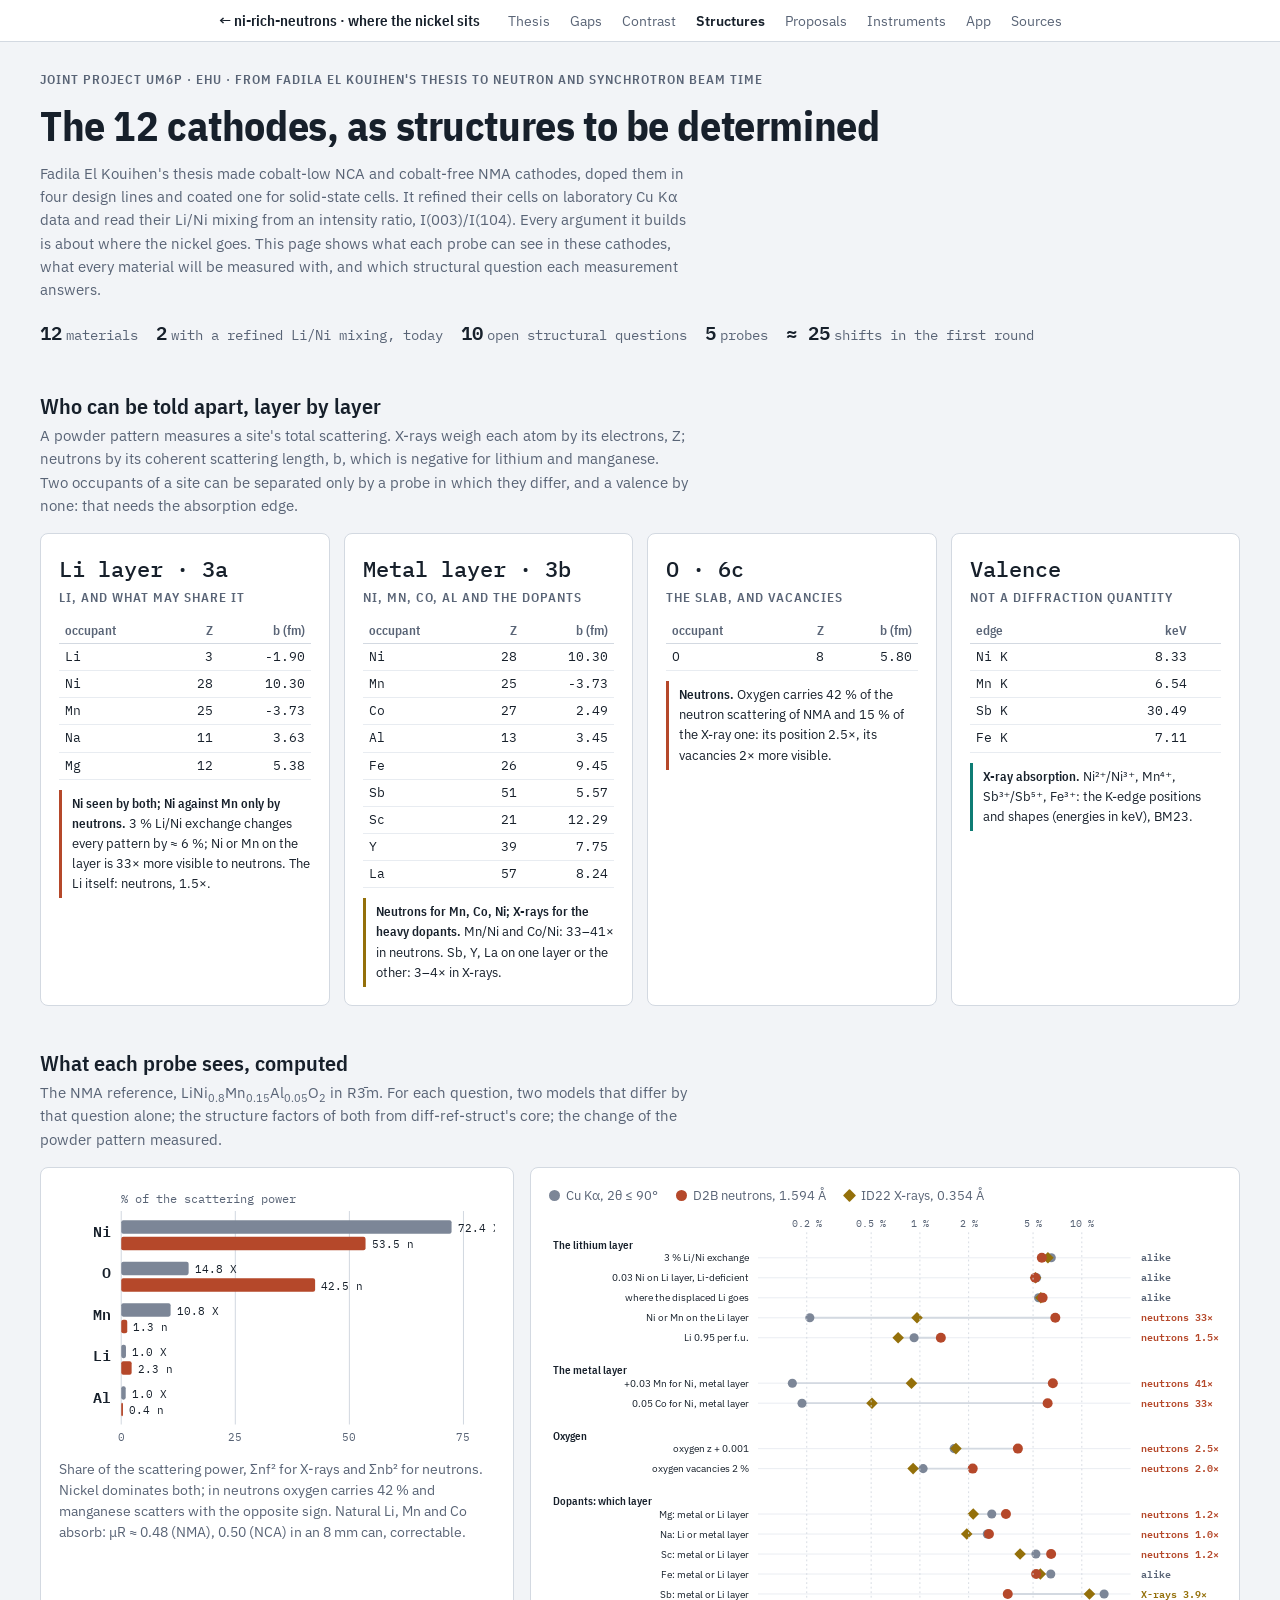
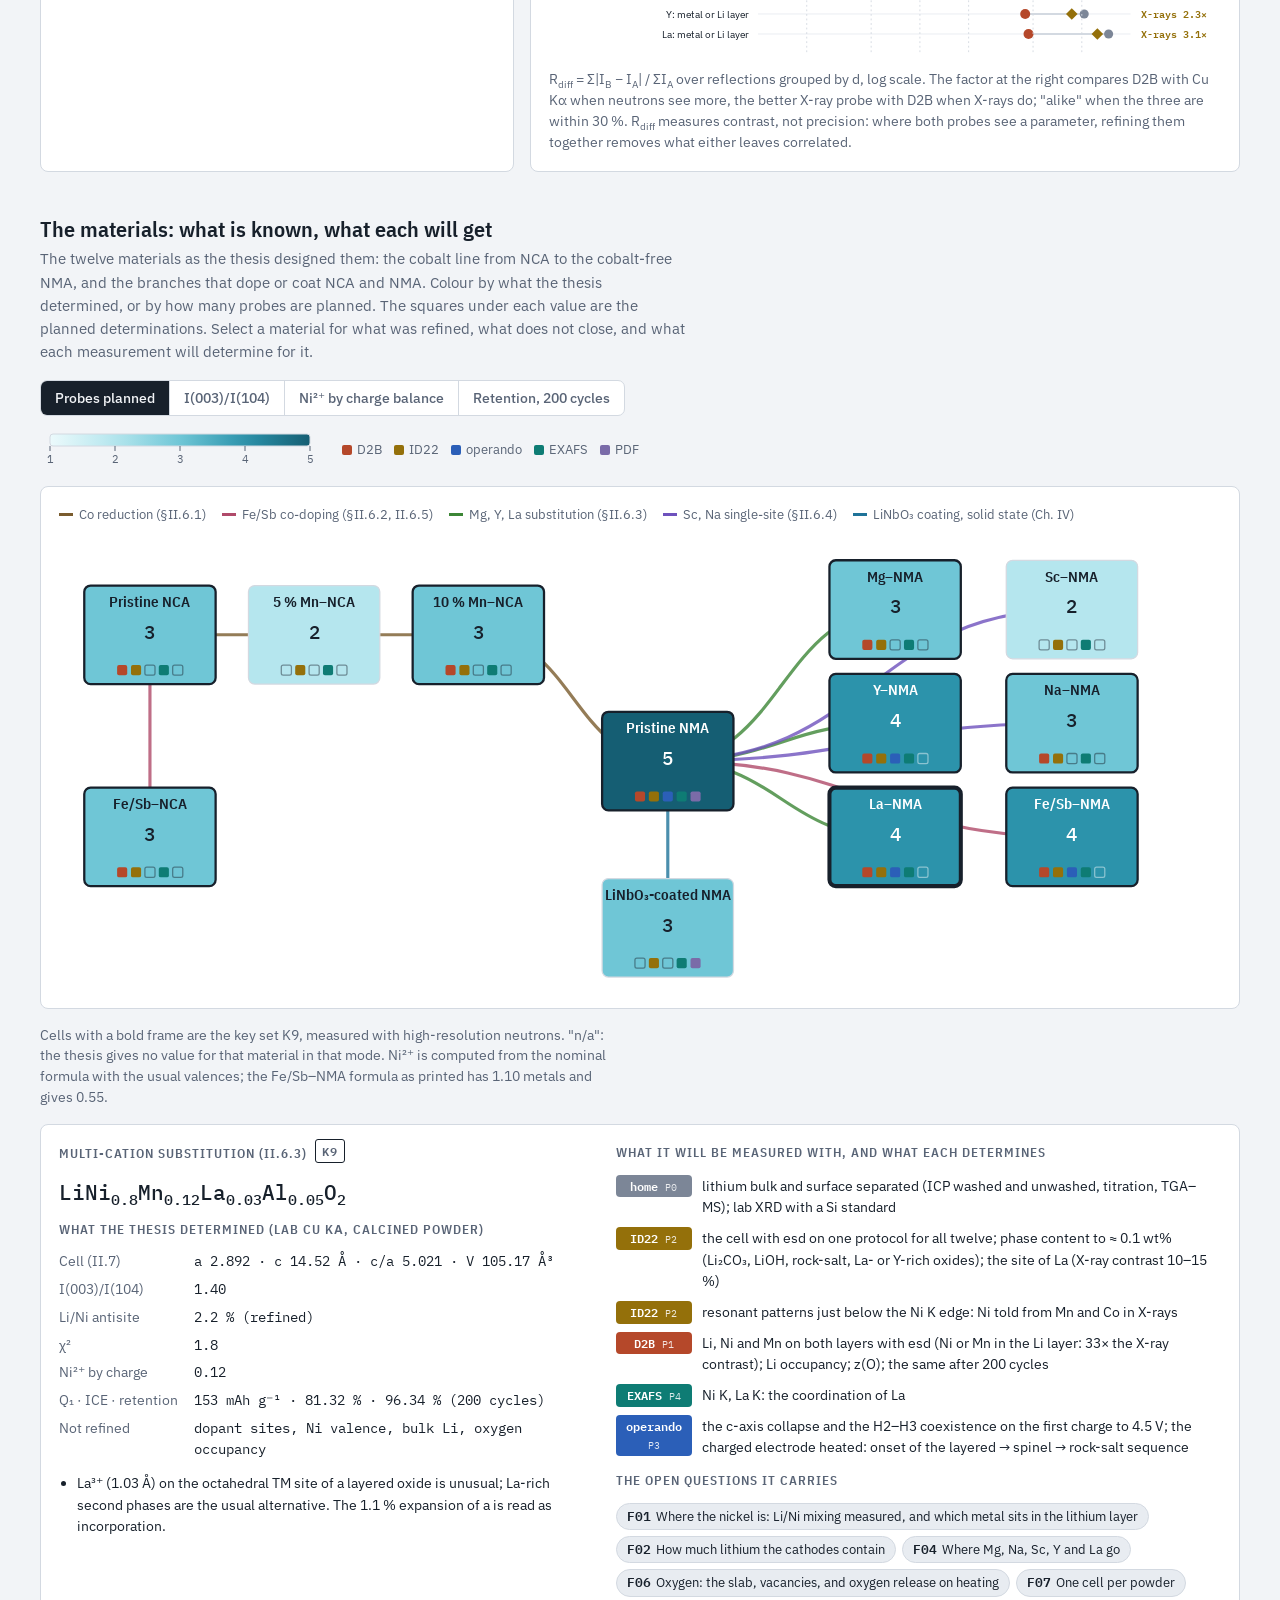
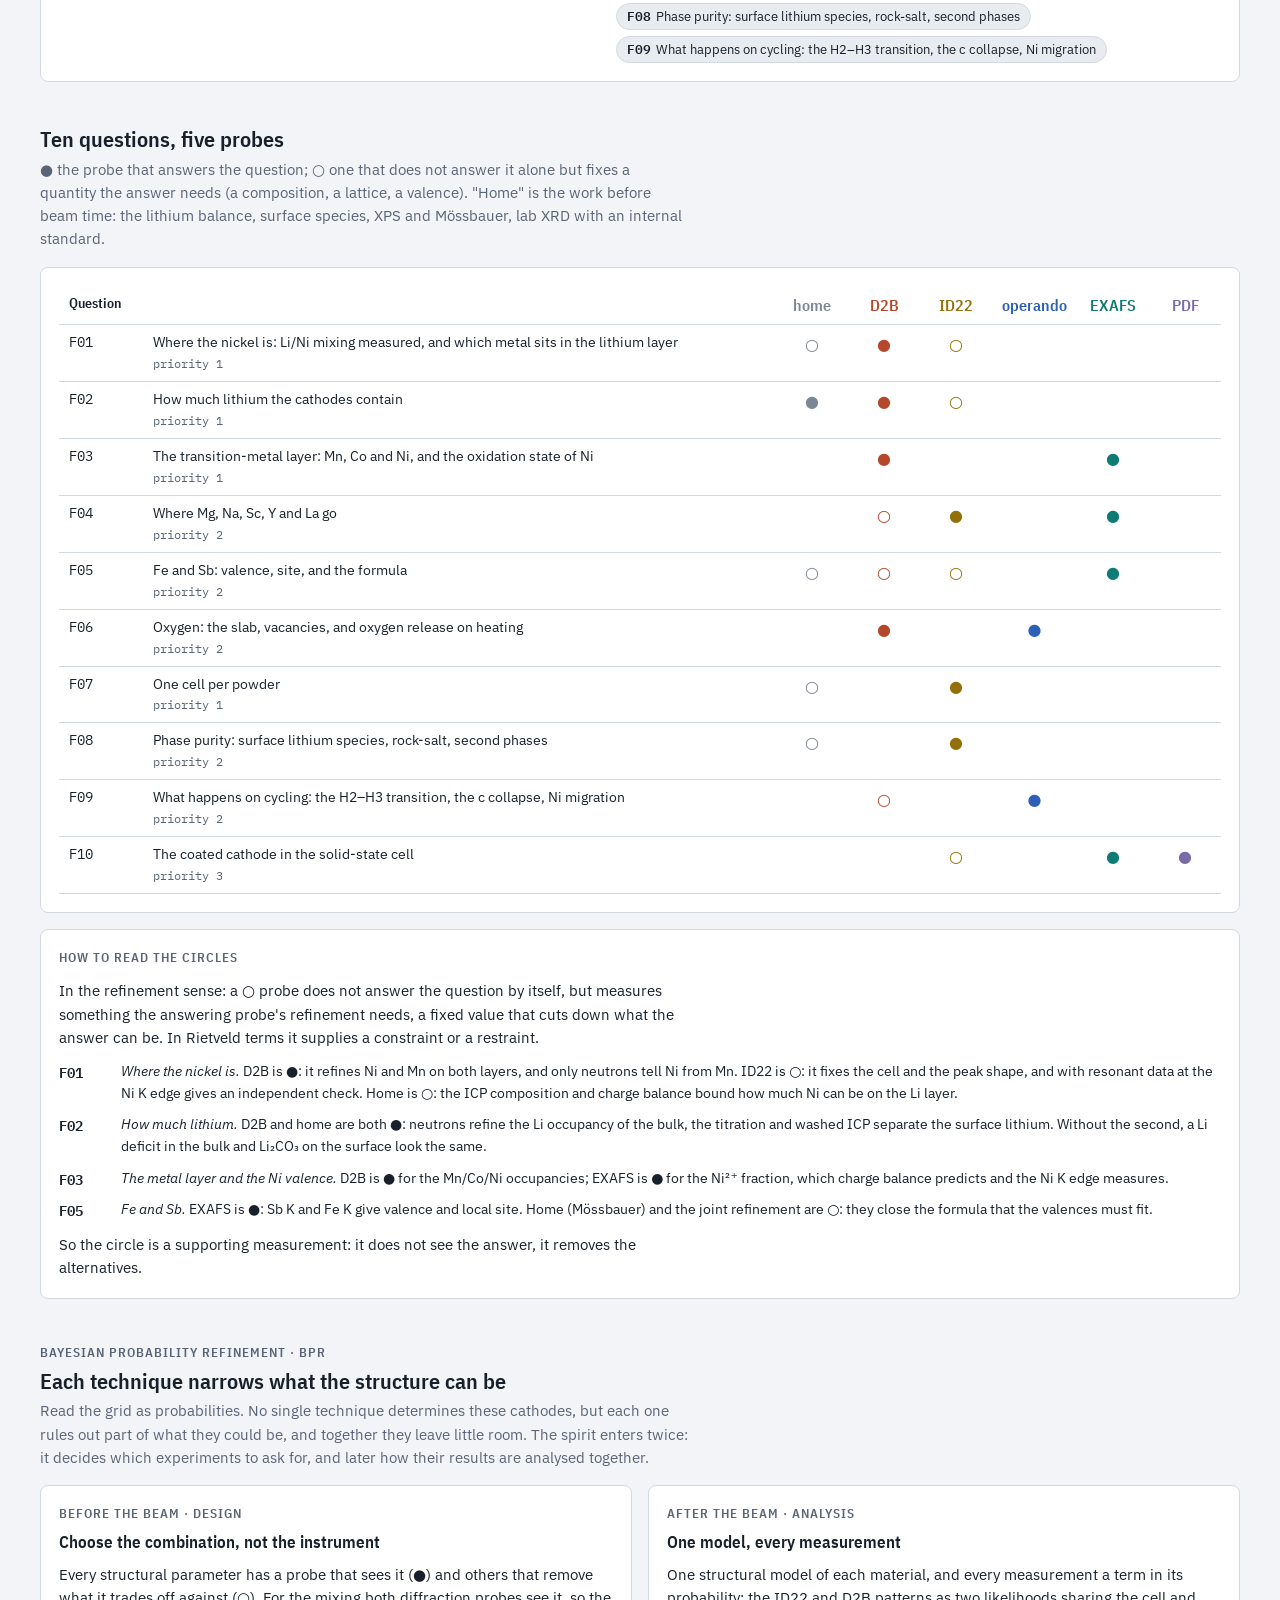
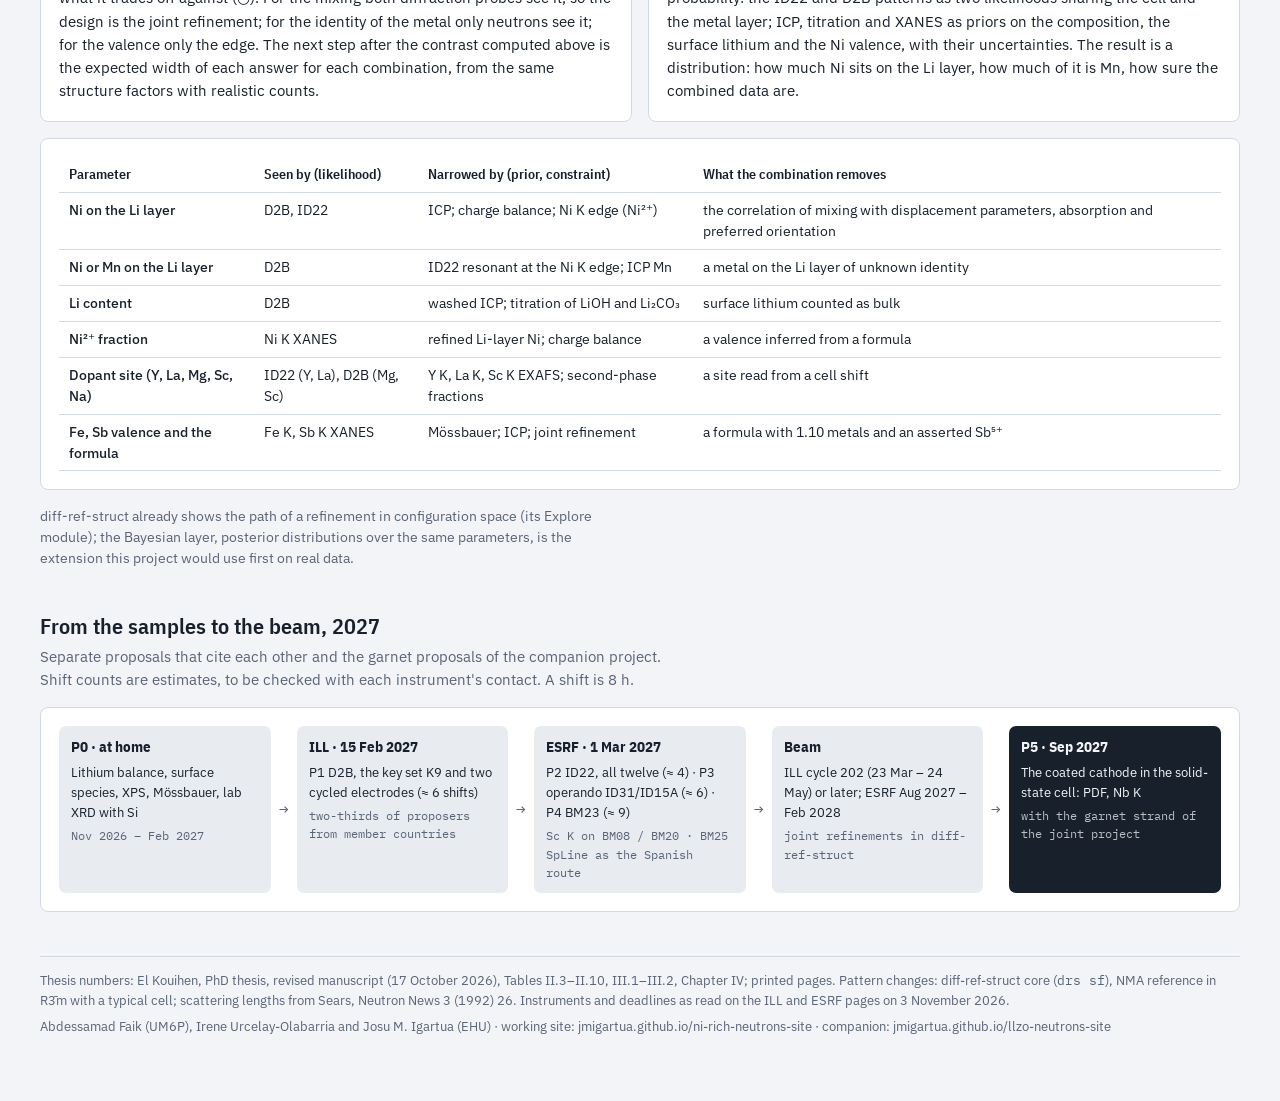
==== structures/index.html @ 3cfefbc9 "The edition for Abdessamad Faik, first publication (3 November 2026) Co-Authored-By: Claude Opus 5.5" ====
<!doctype html>
<html lang="en">
<head>
<meta charset="utf-8">
<meta name="viewport" content="width=device-width,initial-scale=1,viewport-fit=cover">
<title>El Kouihen Cathode Structures</title>
<link rel="preconnect" href="https://fonts.googleapis.com">
<link rel="preconnect" href="https://fonts.gstatic.com" crossorigin>
<link rel="stylesheet" href="https://fonts.googleapis.com/css2?family=IBM+Plex+Mono:wght@400;500;600&family=IBM+Plex+Sans+Condensed:wght@500;600;700&family=IBM+Plex+Sans:ital,wght@0,400;0,500;0,600;1,400&display=swap">
<style>
:root{
  color-scheme:light;
  --bg:#F2F4F7; --surface:#FFFFFF; --ink:#17202B; --muted:#596476; --rule:#D3D9E1; --soft:#E8ECF1;
  --rb:#6E52BD; --ba:#1F7399; --y:#3C8636; --lco:#7A5C2E; --lfe:#B04A6A; --lsub:#3C8636; --lsite:#6E52BD; --lss:#1F7399; --mark:#17202B;
  --pn:#B5482A; --px:#94700A; --pa:#0E7C74; --pl:#7C8697; --pp:#7A6BA8; --po:#2B5FB8;
  --sans:"IBM Plex Sans",system-ui,-apple-system,"Segoe UI",sans-serif;
  --cond:"IBM Plex Sans Condensed","IBM Plex Sans",system-ui,sans-serif;
  --mono:"IBM Plex Mono",ui-monospace,"SF Mono",Menlo,monospace;
}
@media (prefers-color-scheme: dark){
  :root:not([data-theme="light"]){
    color-scheme:dark;
    --bg:#0F131A; --surface:#171D26; --ink:#E5E9EF; --muted:#97A2B2; --rule:#2B3441; --soft:#1F2732;
    --rb:#A890F2; --ba:#5DB3DA; --y:#7CC56E; --lco:#D9B27A; --lfe:#F08FB0; --lsub:#7CC56E; --lsite:#A890F2; --lss:#5DB3DA; --mark:#F4F6F9;
    --pn:#F08A5D; --px:#E2B84A; --pa:#4FC1B5; --pl:#8F9AAB; --pp:#B0A4E0; --po:#7FA8F0;
  }
}
:root[data-theme="dark"]{
  color-scheme:dark;
  --bg:#0F131A; --surface:#171D26; --ink:#E5E9EF; --muted:#97A2B2; --rule:#2B3441; --soft:#1F2732;
  --rb:#A890F2; --ba:#5DB3DA; --y:#7CC56E; --lco:#D9B27A; --lfe:#F08FB0; --lsub:#7CC56E; --lsite:#A890F2; --lss:#5DB3DA; --mark:#F4F6F9;
  --pn:#F08A5D; --px:#E2B84A; --pa:#4FC1B5; --pl:#8F9AAB; --pp:#B0A4E0; --po:#7FA8F0;
}
*{box-sizing:border-box}
body{background:var(--bg);color:var(--ink);font-family:var(--sans);font-size:15px;line-height:1.55;margin:0}
.wrap{max-width:1240px;margin:0 auto;padding-inline:20px;padding-block:28px 64px;display:flex;flex-direction:column;gap:44px}
h1,h2,h3{font-family:var(--cond);text-wrap:balance;margin:0;line-height:1.15}
h1{font-size:clamp(28px,4.2vw,42px);font-weight:700;letter-spacing:-.01em}
h2{font-size:22px;font-weight:600}
h3{font-size:17px;font-weight:600}
p{margin:0;max-width:72ch}
sub,sup{font-size:.72em;line-height:0}
.eyebrow{font-family:var(--cond);font-size:12.5px;letter-spacing:.08em;text-transform:uppercase;color:var(--muted);font-weight:600}
.mono{font-family:var(--mono)}
header{display:flex;flex-direction:column;gap:12px}
.count{display:flex;flex-wrap:wrap;align-items:baseline;gap:8px 18px;font-family:var(--mono);font-size:14px;color:var(--muted);margin-top:6px}
.count b{color:var(--ink);font-weight:600;font-size:19px;margin-right:4px}
section{display:flex;flex-direction:column;gap:16px}
.sec-head{display:flex;flex-direction:column;gap:6px}
.lede{color:var(--muted)}
.panel{background:var(--surface);border:1px solid var(--rule);border-radius:8px;padding:18px}
.scroll{overflow-x:auto}
svg{display:block;max-width:100%;height:auto}
svg text{font-family:var(--mono);fill:currentColor}
svg .cond{font-family:var(--cond)}
svg .sans{font-family:var(--sans)}
svg .mut{fill:var(--muted)}
figure{margin:0;display:flex;flex-direction:column;gap:10px}
figcaption{color:var(--muted);font-size:13.5px;max-width:84ch}
.note{font-size:13.5px;color:var(--muted)}

/* sites */
.sites{display:grid;grid-template-columns:repeat(auto-fit,minmax(min(100%,250px),1fr));gap:14px}
.site{display:flex;flex-direction:column;gap:10px}
.site-h{display:flex;flex-direction:column;gap:2px}
.site-h .f{font-family:var(--mono);font-size:22px;font-weight:500}
.occ{width:100%;min-width:0;border-collapse:collapse;font-size:13px;font-variant-numeric:tabular-nums}
.occ th{font-family:var(--cond);font-weight:600;font-size:12.5px;color:var(--muted);text-align:right;padding:3px 6px;border-bottom:1px solid var(--rule)}
.occ th:first-child,.occ td:first-child{text-align:left}
.occ td{padding:3px 6px;text-align:right;font-family:var(--mono);border-bottom:1px solid var(--soft)}
.verdict{font-size:13px;border-left:3px solid var(--rule);padding:4px 0 4px 10px}
.verdict b{font-family:var(--cond);font-weight:600}
.v-n{border-left-color:var(--pn)} .v-x{border-left-color:var(--px)} .v-a{border-left-color:var(--pa)}

.two{display:grid;grid-template-columns:minmax(0,1fr) minmax(0,1.5fr);gap:16px}
@media (max-width:960px){.two{grid-template-columns:1fr}}
.keys{display:flex;flex-wrap:wrap;gap:6px 18px;font-size:13px;color:var(--muted);align-items:center}
.keys i{display:inline-block;width:11px;height:11px;border-radius:50%;margin-right:6px;vertical-align:-1px}
.keys i.dia{border-radius:1px;transform:rotate(45deg) scale(.85)}

/* matrix */
.toolbar{display:flex;flex-wrap:wrap;gap:14px 28px;align-items:center;justify-content:space-between}
.seg{display:inline-flex;flex-wrap:wrap;border:1px solid var(--rule);border-radius:7px;overflow:hidden;background:var(--surface)}
.seg button{font:500 13.5px var(--sans);color:var(--muted);background:none;border:0;padding:8px 14px;cursor:pointer;border-right:1px solid var(--rule)}
.seg button:last-child{border-right:0}
.seg button[aria-pressed="true"]{background:var(--ink);color:var(--bg)}
.seg button:focus-visible{outline:2px solid var(--ba);outline-offset:-2px}
.legend{display:flex;flex-wrap:wrap;gap:8px 22px;align-items:center;font-size:13px;color:var(--muted)}
.probes{display:flex;flex-wrap:wrap;gap:4px 12px}
.probes span{display:inline-flex;align-items:center;gap:5px}
.probes .sq{width:10px;height:10px;border-radius:2px;display:inline-block}
.families{display:grid;grid-template-columns:repeat(auto-fit,minmax(min(100%,540px),1fr));gap:16px}
.fam{display:flex;flex-direction:column;gap:10px}
.fam-head{display:flex;flex-direction:column;gap:3px}
.fam-head .formula{font-family:var(--mono);font-size:13.5px;color:var(--muted)}
.cell{cursor:pointer}
.cell:focus{outline:none}
.cell:focus-visible rect.box{stroke:var(--ba);stroke-width:3}
.detail{display:grid;grid-template-columns:minmax(0,1fr) minmax(0,1.15fr);gap:18px 30px}
@media (max-width:820px){.detail{grid-template-columns:1fr}}
.detail .formula{font-family:var(--mono);font-size:clamp(16px,2.2vw,21px);font-weight:500;overflow-wrap:anywhere}
.dl{display:grid;grid-template-columns:auto 1fr;gap:6px 16px;margin:0;font-size:14px}
.dl dt{color:var(--muted)}
.dl dd{margin:0;font-family:var(--mono);font-variant-numeric:tabular-nums;overflow-wrap:anywhere}
.dcol{display:flex;flex-direction:column;gap:12px}
.dnotes{margin:0;padding-left:18px;font-size:14px;display:flex;flex-direction:column;gap:6px}
.plan{display:flex;flex-direction:column;gap:8px;margin:0;padding:0;list-style:none}
.plan li{display:grid;grid-template-columns:76px 1fr;gap:10px;font-size:14px;align-items:baseline}
.ptag{font-family:var(--mono);font-size:12px;font-weight:600;border-radius:4px;padding:2px 6px;text-align:center;color:var(--surface)}
.ptag small{font-weight:400;opacity:.85}
.chips{display:flex;flex-wrap:wrap;gap:6px}
.chip{font-size:12.5px;border:1px solid var(--rule);border-radius:999px;padding:3px 10px;background:var(--soft)}
.chip b{font-family:var(--mono);font-weight:600;margin-right:5px}
.badge{font-family:var(--mono);font-size:11.5px;border:1px solid var(--ink);border-radius:3px;padding:1px 6px;margin-left:8px;vertical-align:2px}

/* grid of questions */
table{border-collapse:collapse;width:100%;font-size:13.5px;min-width:720px}
th,td{text-align:left;vertical-align:top;padding:7px 10px;border-bottom:1px solid var(--rule)}
th{font-family:var(--cond);font-weight:600;font-size:14px}
.qg td.m,.qg th.m{text-align:center;width:72px;font-size:16px}
.qg td.id{font-family:var(--mono);white-space:nowrap}
.qg .pri{font-family:var(--mono);font-size:12px;color:var(--muted)}

/* route */
.route{display:flex;flex-wrap:wrap;gap:8px;align-items:stretch}
.step{flex:1 1 170px;background:var(--soft);border-radius:7px;padding:10px 12px;font-size:13px;display:flex;flex-direction:column;gap:4px}
.step .k{font-family:var(--cond);font-weight:700;font-size:14.5px}
.step .add{font-family:var(--mono);font-size:12px;color:var(--muted)}
.step.final{background:var(--ink);color:var(--bg)}
.step.final .add{color:inherit;opacity:.75}
.arrow{align-self:center;color:var(--muted);font-family:var(--mono);font-size:16px}
/* circles and BPR */
.circles{display:flex;flex-direction:column;gap:12px}
.ex{list-style:none;margin:0;padding:0;display:flex;flex-direction:column;gap:10px}
.ex li{display:grid;grid-template-columns:52px 1fr;gap:10px;font-size:14px}
.ex li b{font-family:var(--mono);font-weight:600}
.bpr{display:grid;grid-template-columns:repeat(auto-fit,minmax(min(100%,380px),1fr));gap:16px}
.bcol{display:flex;flex-direction:column;gap:10px}
.bt td:first-child{color:var(--ink);font-weight:500;white-space:normal}
footer{font-size:13px;color:var(--muted);display:flex;flex-direction:column;gap:6px;border-top:1px solid var(--rule);padding-top:14px}
@media (prefers-reduced-motion:no-preference){.cell rect.box{transition:stroke-width .12s}}

.map-wrap{overflow-x:auto}
.legend-lines{display:flex;flex-wrap:wrap;gap:6px 16px;font-size:13px;color:var(--muted)}
.legend-lines i{display:inline-block;width:14px;height:3px;margin-right:6px;vertical-align:3px}

</style>
</head>
<body>
<style>
.sitebar{position:sticky;top:env(safe-area-inset-top,0px);z-index:10;background:var(--surface);border-bottom:1px solid var(--rule)}
.sitebar nav{max-width:1240px;margin:0 auto;padding:9px 20px;display:flex;flex-wrap:wrap;align-items:baseline;gap:6px 20px;font-size:13.5px}
.sitebar a{color:var(--muted);text-decoration:none}
.sitebar a:hover,.sitebar a:focus-visible{color:var(--ink);text-decoration:underline}
.sitebar .home{font-family:var(--cond);font-weight:600;font-size:15px;color:var(--ink);margin-right:8px}
.sitebar .here{color:var(--ink);font-weight:600}
</style>
<header class="sitebar"><nav aria-label="The project site">
<a class="home" href="../index.html">&larr; ni-rich-neutrons &middot; where the nickel sits</a>
<a href="../thesis/index.html">Thesis</a><a href="../gaps/index.html">Gaps</a><a href="../contrast/index.html">Contrast</a>
<span class="here" aria-current="page">Structures</span><a href="../proposals/index.html">Proposals</a>
<a href="../instruments/index.html">Instruments</a><a href="../app/index.html">App</a><a href="../sources/index.html">Sources</a>
</nav></header>


<div class="wrap">

<header>
  <span class="eyebrow">Joint project UM6P · EHU · from Fadila El Kouihen's thesis to neutron and synchrotron beam time</span>
  <h1>The 12 cathodes, as structures to be determined</h1>
  <p class="lede">Fadila El Kouihen's thesis made cobalt-low NCA and cobalt-free NMA cathodes, doped them in four design lines and coated one for solid-state cells. It refined their cells on laboratory Cu Kα data and read their Li/Ni mixing from an intensity ratio, I(003)/I(104). Every argument it builds is about where the nickel goes. This page shows what each probe can see in these cathodes, what every material will be measured with, and which structural question each measurement answers.</p>
  <div class="count"><span><b>12</b>materials</span><span><b>2</b>with a refined Li/Ni mixing, today</span><span><b>10</b>open structural questions</span><span><b>5</b>probes</span><span><b>≈ 25</b>shifts in the first round</span></div>
</header>

<section aria-labelledby="h-sites">
  <div class="sec-head">
    <h2 id="h-sites">Who can be told apart, layer by layer</h2>
    <p class="lede">A powder pattern measures a site's total scattering. X-rays weigh each atom by its electrons, Z; neutrons by its coherent scattering length, b, which is negative for lithium and manganese. Two occupants of a site can be separated only by a probe in which they differ, and a valence by none: that needs the absorption edge.</p>
  </div>
  <div class="sites" id="sites"></div>
</section>

<section aria-labelledby="h-probe">
  <div class="sec-head">
    <h2 id="h-probe">What each probe sees, computed</h2>
    <p class="lede">The NMA reference, LiNi<sub>0.8</sub>Mn<sub>0.15</sub>Al<sub>0.05</sub>O<sub>2</sub> in R3̄m. For each question, two models that differ by that question alone; the structure factors of both from diff-ref-struct's core; the change of the powder pattern measured.</p>
  </div>
  <div class="two">
    <figure class="panel">
      <svg id="weights" viewBox="0 0 420 260" role="img" aria-label="Share of the scattering power by element in X-rays and in neutrons for NMA."></svg>
      <figcaption>Share of the scattering power, Σnf² for X-rays and Σnb² for neutrons. Nickel dominates both; in neutrons oxygen carries 42 % and manganese scatters with the opposite sign. Natural Li, Mn and Co absorb: μR ≈ <span id="mur"></span> in an 8 mm can, correctable.</figcaption>
    </figure>
    <figure class="panel">
      <div class="keys"><span><i style="background:var(--pl)"></i>Cu Kα, 2θ ≤ 90°</span><span><i style="background:var(--pn)"></i>D2B neutrons, 1.594 Å</span><span><i class="dia" style="background:var(--px)"></i>ID22 X-rays, 0.354 Å</span></div>
      <div class="scroll"><svg id="dots" viewBox="0 0 740 520" role="img" aria-label="Pattern change for sixteen structural questions in three probes, log scale."></svg></div>
      <figcaption>R<sub>diff</sub> = Σ|I<sub>B</sub> − I<sub>A</sub>| / ΣI<sub>A</sub> over reflections grouped by d, log scale. The factor at the right compares D2B with Cu Kα when neutrons see more, the better X-ray probe with D2B when X-rays do; "alike" when the three are within 30 %. R<sub>diff</sub> measures contrast, not precision: where both probes see a parameter, refining them together removes what either leaves correlated.</figcaption>
    </figure>
  </div>
</section>

<section aria-labelledby="h-matrix">
  <div class="sec-head">
    <h2 id="h-matrix">The materials: what is known, what each will get</h2>
    <p class="lede">The twelve materials as the thesis designed them: the cobalt line from NCA to the cobalt-free NMA, and the branches that dope or coat NCA and NMA. Colour by what the thesis determined, or by how many probes are planned. The squares under each value are the planned determinations. Select a material for what was refined, what does not close, and what each measurement will determine for it.</p>
  </div>
  <div class="toolbar">
    <div class="seg" role="group" aria-label="Colour the cells by">
      <button type="button" id="m-plan" data-mode="plan" aria-pressed="true">Probes planned</button>
      <button type="button" id="m-i003" data-mode="i003" aria-pressed="false">I(003)/I(104)</button>
      <button type="button" id="m-ni2" data-mode="ni2" aria-pressed="false">Ni²⁺ by charge balance</button>
      <button type="button" id="m-ret" data-mode="ret" aria-pressed="false">Retention, 200 cycles</button>
    </div>
    <div class="legend">
      <svg id="ramp" viewBox="0 0 280 40" width="280" aria-hidden="true"></svg>
      <div class="probes"><span><i class="sq" style="background:var(--pn)"></i>D2B</span><span><i class="sq" style="background:var(--px)"></i>ID22</span><span><i class="sq" style="background:var(--po)"></i>operando</span><span><i class="sq" style="background:var(--pa)"></i>EXAFS</span><span><i class="sq" style="background:var(--pp)"></i>PDF</span></div>
    </div>
  </div>
  <figure class="panel">
    <div class="legend-lines"><span><i style="background:var(--lco)"></i>Co reduction (§II.6.1)</span><span><i style="background:var(--lfe)"></i>Fe/Sb co-doping (§II.6.2, II.6.5)</span><span><i style="background:var(--lsub)"></i>Mg, Y, La substitution (§II.6.3)</span><span><i style="background:var(--lsite)"></i>Sc, Na single-site (§II.6.4)</span><span><i style="background:var(--lss)"></i>LiNbO₃ coating, solid state (Ch. IV)</span></div>
    <div class="map-wrap"><svg id="map" viewBox="0 0 920 360" role="img" aria-label="The twelve materials: NCA, 5 % and 10 % Mn–NCA and NMA in a line; Fe/Sb–NCA from NCA; Mg, Y, La, Sc, Na and Fe/Sb–NMA and the coated NMA from NMA."></svg></div>
  </figure>
  <p class="note">Cells with a bold frame are the key set K9, measured with high-resolution neutrons. "n/a": the thesis gives no value for that material in that mode. Ni²⁺ is computed from the nominal formula with the usual valences; the Fe/Sb–NMA formula as printed has 1.10 metals and gives 0.55.</p>
  <div class="panel detail" id="detail" aria-live="polite"></div>
</section>

<section aria-labelledby="h-q">
  <div class="sec-head">
    <h2 id="h-q">Ten questions, five probes</h2>
    <p class="lede">● the probe that answers the question; ○ one that does not answer it alone but fixes a quantity the answer needs (a composition, a lattice, a valence). "Home" is the work before beam time: the lithium balance, surface species, XPS and Mössbauer, lab XRD with an internal standard.</p>
  </div>
  <div class="panel scroll"><table class="qg" id="qgrid"></table></div>
  <div class="panel circles">
    <span class="eyebrow">How to read the circles</span>
    <p>In the refinement sense: a ○ probe does not answer the question by itself, but measures something the answering probe's refinement needs, a fixed value that cuts down what the answer can be. In Rietveld terms it supplies a constraint or a restraint.</p>
    <ul class="ex">
      <li><b>F01</b><span><i>Where the nickel is.</i> D2B is ●: it refines Ni and Mn on both layers, and only neutrons tell Ni from Mn. ID22 is ○: it fixes the cell and the peak shape, and with resonant data at the Ni K edge gives an independent check. Home is ○: the ICP composition and charge balance bound how much Ni can be on the Li layer.</span></li>
      <li><b>F02</b><span><i>How much lithium.</i> D2B and home are both ●: neutrons refine the Li occupancy of the bulk, the titration and washed ICP separate the surface lithium. Without the second, a Li deficit in the bulk and Li₂CO₃ on the surface look the same.</span></li>
      <li><b>F03</b><span><i>The metal layer and the Ni valence.</i> D2B is ● for the Mn/Co/Ni occupancies; EXAFS is ● for the Ni²⁺ fraction, which charge balance predicts and the Ni K edge measures.</span></li>
      <li><b>F05</b><span><i>Fe and Sb.</i> EXAFS is ●: Sb K and Fe K give valence and local site. Home (Mössbauer) and the joint refinement are ○: they close the formula that the valences must fit.</span></li>
    </ul>
    <p>So the circle is a supporting measurement: it does not see the answer, it removes the alternatives.</p>
  </div>
</section>

<section aria-labelledby="h-bpr">
  <div class="sec-head">
    <span class="eyebrow">Bayesian probability refinement · BPR</span>
    <h2 id="h-bpr">Each technique narrows what the structure can be</h2>
    <p class="lede">Read the grid as probabilities. No single technique determines these cathodes, but each one rules out part of what they could be, and together they leave little room. The spirit enters twice: it decides which experiments to ask for, and later how their results are analysed together.</p>
  </div>
  <div class="bpr">
    <div class="panel bcol">
      <span class="eyebrow">Before the beam · design</span>
      <h3>Choose the combination, not the instrument</h3>
      <p>Every structural parameter has a probe that sees it (●) and others that remove what it trades off against (○). For the mixing both diffraction probes see it, so the design is the joint refinement; for the identity of the metal only neutrons see it; for the valence only the edge. The next step after the contrast computed above is the expected width of each answer for each combination, from the same structure factors with realistic counts.</p>
    </div>
    <div class="panel bcol">
      <span class="eyebrow">After the beam · analysis</span>
      <h3>One model, every measurement</h3>
      <p>One structural model of each material, and every measurement a term in its probability: the ID22 and D2B patterns as two likelihoods sharing the cell and the metal layer; ICP, titration and XANES as priors on the composition, the surface lithium and the Ni valence, with their uncertainties. The result is a distribution: how much Ni sits on the Li layer, how much of it is Mn, how sure the combined data are.</p>
    </div>
  </div>
  <div class="panel scroll">
    <table class="bt">
      <thead><tr><th>Parameter</th><th>Seen by (likelihood)</th><th>Narrowed by (prior, constraint)</th><th>What the combination removes</th></tr></thead>
      <tbody>
        <tr><td>Ni on the Li layer</td><td>D2B, ID22</td><td>ICP; charge balance; Ni K edge (Ni²⁺)</td><td>the correlation of mixing with displacement parameters, absorption and preferred orientation</td></tr>
        <tr><td>Ni or Mn on the Li layer</td><td>D2B</td><td>ID22 resonant at the Ni K edge; ICP Mn</td><td>a metal on the Li layer of unknown identity</td></tr>
        <tr><td>Li content</td><td>D2B</td><td>washed ICP; titration of LiOH and Li₂CO₃</td><td>surface lithium counted as bulk</td></tr>
        <tr><td>Ni²⁺ fraction</td><td>Ni K XANES</td><td>refined Li-layer Ni; charge balance</td><td>a valence inferred from a formula</td></tr>
        <tr><td>Dopant site (Y, La, Mg, Sc, Na)</td><td>ID22 (Y, La), D2B (Mg, Sc)</td><td>Y K, La K, Sc K EXAFS; second-phase fractions</td><td>a site read from a cell shift</td></tr>
        <tr><td>Fe, Sb valence and the formula</td><td>Fe K, Sb K XANES</td><td>Mössbauer; ICP; joint refinement</td><td>a formula with 1.10 metals and an asserted Sb⁵⁺</td></tr>
      </tbody>
    </table>
  </div>
  <p class="note">diff-ref-struct already shows the path of a refinement in configuration space (its Explore module); the Bayesian layer, posterior distributions over the same parameters, is the extension this project would use first on real data.</p>
</section>

<section aria-labelledby="h-route">
  <div class="sec-head">
    <h2 id="h-route">From the samples to the beam, 2027</h2>
    <p class="lede">Separate proposals that cite each other and the garnet proposals of the companion project. Shift counts are estimates, to be checked with each instrument's contact. A shift is 8 h.</p>
  </div>
  <div class="panel">
    <div class="route">
      <div class="step"><span class="k">P0 · at home</span>Lithium balance, surface species, XPS, Mössbauer, lab XRD with Si<span class="add">Nov 2026 – Feb 2027</span></div>
      <span class="arrow" aria-hidden="true">→</span>
      <div class="step"><span class="k">ILL · 15 Feb 2027</span>P1 D2B, the key set K9 and two cycled electrodes (≈ 6 shifts)<span class="add">two-thirds of proposers from member countries</span></div>
      <span class="arrow" aria-hidden="true">→</span>
      <div class="step"><span class="k">ESRF · 1 Mar 2027</span>P2 ID22, all twelve (≈ 4) · P3 operando ID31/ID15A (≈ 6) · P4 BM23 (≈ 9)<span class="add">Sc K on BM08 / BM20 · BM25 SpLine as the Spanish route</span></div>
      <span class="arrow" aria-hidden="true">→</span>
      <div class="step"><span class="k">Beam</span>ILL cycle 202 (23 Mar – 24 May) or later; ESRF Aug 2027 – Feb 2028<span class="add">joint refinements in diff-ref-struct</span></div>
      <span class="arrow" aria-hidden="true">→</span>
      <div class="step final"><span class="k">P5 · Sep 2027</span>The coated cathode in the solid-state cell: PDF, Nb K<span class="add">with the garnet strand of the joint project</span></div>
    </div>
  </div>
</section>

<footer>
  <span>Thesis numbers: El Kouihen, PhD thesis, revised manuscript (17 October 2026), Tables II.3–II.10, III.1–III.2, Chapter IV; printed pages. Pattern changes: diff-ref-struct core (<span class="mono">drs sf</span>), NMA reference in R3̄m with a typical cell; scattering lengths from Sears, Neutron News 3 (1992) 26. Instruments and deadlines as read on the ILL and ESRF pages on 3 November 2026.</span>
  <span>Abdessamad Faik (UM6P), Irene Urcelay-Olabarria and Josu M. Igartua (EHU) · working site: jmigartua.github.io/ni-rich-neutrons-site · companion: jmigartua.github.io/llzo-neutrons-site</span>
</footer>
</div>

<script>
(function(){
const DATA=[{"id": "NCA", "name": "Pristine NCA", "group": "Co reduction (II.6.1)", "nominal": "LiNi0.8Co0.15Al0.05O2", "cells": [{"tables": "II.3, II.5", "a": 2.8815, "c": 14.2229, "c_a_printed": 4.9359, "V_printed": 102.27, "c_a": 4.9359, "V": 102.27, "V_agrees": true}], "i003": 1.05, "antisite": null, "chi2": 3.35, "lio": 2.363, "li": 0.932, "ni2": 0.0, "tm": 1.0, "ec": {"q1": 128, "ice": 63, "ret": 87.9, "cyc": 200}, "note": null, "plan": [["home", "P0", "lithium bulk and surface separated (ICP washed and unwashed, titration, TGA–MS); lab XRD with a Si standard"], ["ID22", "P2", "the cell with esd on one protocol for all twelve; phase content to ≈ 0.1 wt% (Li₂CO₃, LiOH, rock-salt)"], ["D2B", "P1", "Li, Ni and Mn on both layers with esd (Ni or Mn in the Li layer: 33× the X-ray contrast); Li occupancy; z(O)"], ["EXAFS", "P4", "Ni K, Co K: the mean Ni oxidation state against charge balance"]], "q": ["F01", "F02", "F03", "F07", "F08"], "k9": true}, {"id": "Mn5-NCA", "name": "5 % Mn–NCA", "group": "Co reduction (II.6.1)", "nominal": "LiNi0.8Co0.1Mn0.05Al0.05O2", "cells": [{"tables": "II.3", "a": 2.8817, "c": 14.2232, "c_a_printed": 4.9357, "V_printed": 102.29, "c_a": 4.9357, "V": 102.29, "V_agrees": true}], "i003": null, "antisite": null, "chi2": null, "lio": null, "li": 0.924, "ni2": 0.05, "tm": 1.0, "ec": null, "note": "Table II.3 prints the formula with Co0.15 (sum 1.05); the text and the ICP give Co0.10.", "plan": [["ID22", "P2", "the cell with esd on one protocol for all twelve; phase content to ≈ 0.1 wt% (Li₂CO₃, LiOH, rock-salt)"], ["EXAFS", "P4", "Ni K, Co K, Mn K: the mean Ni oxidation state against charge balance (0.05 Ni²⁺ predicted)"]], "q": ["F01", "F03", "F07", "F08"], "k9": false}, {"id": "Mn10-NCA", "name": "10 % Mn–NCA", "group": "Co reduction (II.6.1)", "nominal": "LiNi0.8Co0.05Mn0.1Al0.05O2", "cells": [{"tables": "II.3", "a": 2.899, "c": 14.3274, "c_a_printed": 4.9422, "V_printed": 104.28, "c_a": 4.9422, "V": 104.28, "V_agrees": true}], "i003": null, "antisite": null, "chi2": null, "lio": null, "li": 0.917, "ni2": 0.1, "tm": 1.0, "ec": null, "note": null, "plan": [["home", "P0", "lithium bulk and surface separated (ICP washed and unwashed, titration, TGA–MS); lab XRD with a Si standard"], ["ID22", "P2", "the cell with esd on one protocol for all twelve; phase content to ≈ 0.1 wt% (Li₂CO₃, LiOH, rock-salt)"], ["ID22", "P2", "resonant patterns just below the Ni K edge: Ni told from Mn and Co in X-rays"], ["D2B", "P1", "Li, Ni and Mn on both layers with esd (Ni or Mn in the Li layer: 33× the X-ray contrast); Li occupancy; z(O)"], ["EXAFS", "P4", "Ni K, Co K, Mn K: the mean Ni oxidation state against charge balance (0.1 Ni²⁺ predicted)"]], "q": ["F01", "F02", "F03", "F07", "F08"], "k9": true}, {"id": "NMA", "name": "Pristine NMA", "group": "Co reduction (II.6.1) · reference of II.6.3–II.6.5", "nominal": "LiNi0.8Mn0.15Al0.05O2", "cells": [{"tables": "II.3", "a": 2.9042, "c": 14.3489, "c_a_printed": 4.9407, "V_printed": 104.58, "c_a": 4.9407, "V": 104.81, "V_agrees": false}, {"tables": "II.7, II.9", "a": 2.86, "c": 14.3, "c_a_printed": 5.0, "V_printed": 101.3, "c_a": 5.0, "V": 101.3, "V_agrees": true}, {"tables": "II.8", "a": 2.86, "c": 14.3, "c_a_printed": 5.0, "V_printed": 102.6, "c_a": 5.0, "V": 101.3, "V_agrees": false}], "i003": 1.2, "antisite": 3.5, "chi2": 2.3, "lio": 2.391, "li": 0.908, "ni2": 0.15, "tm": 1.0, "ec": {"q1": 147, "ice": 98, "ret": 76.53, "cyc": 200}, "note": "Two incompatible cells for one powder: a = 2.9042 Å (Table II.3) and 2.860 Å (Tables II.7–II.9); Table II.8 also gives V = 102.6 Å³ where a and c give 101.3 Å³. χ² 2.3 (II.7, II.8) and 3.40 (II.9).", "plan": [["home", "P0", "lithium bulk and surface separated (ICP washed and unwashed, titration, TGA–MS); lab XRD with a Si standard"], ["ID22", "P2", "the cell with esd on one protocol for all twelve; phase content to ≈ 0.1 wt% (Li₂CO₃, LiOH, rock-salt)"], ["ID22", "P2", "resonant patterns just below the Ni K edge: Ni told from Mn and Co in X-rays"], ["D2B", "P1", "Li, Ni and Mn on both layers with esd (Ni or Mn in the Li layer: 33× the X-ray contrast); Li occupancy; z(O); the same after 200 cycles"], ["EXAFS", "P4", "Ni K, Mn K: the mean Ni oxidation state against charge balance (0.15 Ni²⁺ predicted)"], ["operando", "P3", "the c-axis collapse and the H2–H3 coexistence on the first charge to 4.5 V; the charged electrode heated: onset of the layered → spinel → rock-salt sequence"], ["PDF", "P5", "X-ray total scattering of the coating and the solid-state interface"]], "q": ["F01", "F02", "F03", "F06", "F07", "F08", "F09", "F10"], "k9": true}, {"id": "FeSb-NCA", "name": "Fe/Sb–NCA", "group": "Fe/Sb co-doping (II.6.2)", "nominal": "LiNi0.8Co0.05Fe0.05Sb0.05Al0.05O2", "cells": [{"tables": "II.5", "a": 2.882, "c": 14.2485, "c_a_printed": 4.944, "V_printed": 102.49, "c_a": 4.944, "V": 102.49, "V_agrees": true}], "i003": 1.3, "antisite": null, "chi2": 3.46, "lio": 2.375, "li": null, "ni2": 0.1, "tm": 1.0, "ec": {"q1": 143.5, "ice": 88.31, "ret": 87.11, "cyc": 200}, "note": "The text says c/a decreases from 4.944 to 4.9359; Table II.5 shows it increasing (NCA 4.9359 → Fe/Sb–NCA 4.944). Sb⁵⁺ is asserted, not measured. I(003)/I(104) of pristine NCA is 1.05, below the 1.2 threshold the text says it exceeds.", "plan": [["home", "P0", "lithium bulk and surface separated (ICP washed and unwashed, titration, TGA–MS); lab XRD with a Si standard; XPS Sb 3d, ⁵⁷Fe Mössbauer"], ["ID22", "P2", "the cell with esd on one protocol for all twelve; phase content to ≈ 0.1 wt% (Li₂CO₃, LiOH, rock-salt)"], ["D2B", "P1", "Li, Ni and Mn on both layers with esd (Ni or Mn in the Li layer: 33× the X-ray contrast); Li occupancy; z(O)"], ["EXAFS", "P4", "Ni K, Co K, Fe K, Sb K: the Sb valence (Sb³⁺ or Sb⁵⁺), Fe valence and site"]], "q": ["F01", "F02", "F05", "F07", "F08"], "k9": true}, {"id": "Mg-NMA", "name": "Mg–NMA", "group": "Multi-cation substitution (II.6.3)", "nominal": "LiNi0.8Mn0.12Mg0.03Al0.05O2", "cells": [{"tables": "II.7", "a": 2.852, "c": 14.31, "c_a_printed": 5.02, "V_printed": 100.83, "c_a": 5.0175, "V": 100.8, "V_agrees": true}], "i003": 1.28, "antisite": null, "chi2": 2.0, "lio": null, "li": null, "ni2": 0.09, "tm": 1.0, "ec": {"q1": 138, "ice": 81.56, "ret": 71.01, "cyc": 200}, "note": null, "plan": [["home", "P0", "lithium bulk and surface separated (ICP washed and unwashed, titration, TGA–MS); lab XRD with a Si standard"], ["ID22", "P2", "the cell with esd on one protocol for all twelve; phase content to ≈ 0.1 wt% (Li₂CO₃, LiOH, rock-salt)"], ["D2B", "P1", "Li, Ni and Mn on both layers with esd (Ni or Mn in the Li layer: 33× the X-ray contrast); Li occupancy; z(O); Mg on the Li or the metal layer"], ["EXAFS", "P4", "Ni K, Mn K: the mean Ni oxidation state against charge balance (0.09 Ni²⁺ predicted)"]], "q": ["F01", "F02", "F04", "F07", "F08"], "k9": true}, {"id": "Y-NMA", "name": "Y–NMA", "group": "Multi-cation substitution (II.6.3)", "nominal": "LiNi0.8Mn0.12Y0.03Al0.05O2", "cells": [{"tables": "II.7", "a": 2.86, "c": 14.35, "c_a_printed": 5.02, "V_printed": 101.65, "c_a": 5.0175, "V": 101.65, "V_agrees": true}], "i003": 1.35, "antisite": null, "chi2": 1.9, "lio": null, "li": null, "ni2": 0.12, "tm": 1.0, "ec": {"q1": 182, "ice": 94.15, "ret": 92.86, "cyc": 200}, "note": null, "plan": [["home", "P0", "lithium bulk and surface separated (ICP washed and unwashed, titration, TGA–MS); lab XRD with a Si standard"], ["ID22", "P2", "the cell with esd on one protocol for all twelve; phase content to ≈ 0.1 wt% (Li₂CO₃, LiOH, rock-salt, La- or Y-rich oxides); the site of Y (X-ray contrast 10–15 %)"], ["D2B", "P1", "Li, Ni and Mn on both layers with esd (Ni or Mn in the Li layer: 33× the X-ray contrast); Li occupancy; z(O)"], ["EXAFS", "P4", "Ni K, Y K: the coordination of Y, octahedral in the layer or in a second phase"], ["operando", "P3", "the c-axis collapse and the H2–H3 coexistence on the first charge to 4.5 V; the charged electrode heated: onset of the layered → spinel → rock-salt sequence"]], "q": ["F01", "F02", "F04", "F06", "F07", "F08", "F09"], "k9": true}, {"id": "La-NMA", "name": "La–NMA", "group": "Multi-cation substitution (II.6.3)", "nominal": "LiNi0.8Mn0.12La0.03Al0.05O2", "cells": [{"tables": "II.7", "a": 2.892, "c": 14.52, "c_a_printed": 5.02, "V_printed": 105.17, "c_a": 5.0207, "V": 105.17, "V_agrees": true}], "i003": 1.4, "antisite": 2.2, "chi2": 1.8, "lio": null, "li": null, "ni2": 0.12, "tm": 1.0, "ec": {"q1": 153, "ice": 81.32, "ret": 96.34, "cyc": 200}, "note": "La³⁺ (1.03 Å) on the octahedral TM site of a layered oxide is unusual; La-rich second phases are the usual alternative. The 1.1 % expansion of a is read as incorporation.", "plan": [["home", "P0", "lithium bulk and surface separated (ICP washed and unwashed, titration, TGA–MS); lab XRD with a Si standard"], ["ID22", "P2", "the cell with esd on one protocol for all twelve; phase content to ≈ 0.1 wt% (Li₂CO₃, LiOH, rock-salt, La- or Y-rich oxides); the site of La (X-ray contrast 10–15 %)"], ["ID22", "P2", "resonant patterns just below the Ni K edge: Ni told from Mn and Co in X-rays"], ["D2B", "P1", "Li, Ni and Mn on both layers with esd (Ni or Mn in the Li layer: 33× the X-ray contrast); Li occupancy; z(O); the same after 200 cycles"], ["EXAFS", "P4", "Ni K, La K: the coordination of La"], ["operando", "P3", "the c-axis collapse and the H2–H3 coexistence on the first charge to 4.5 V; the charged electrode heated: onset of the layered → spinel → rock-salt sequence"]], "q": ["F01", "F02", "F04", "F06", "F07", "F08", "F09"], "k9": true}, {"id": "Sc-NMA", "name": "Sc–NMA", "group": "Single-site doping (II.6.4)", "nominal": "LiNi0.8Mn0.12Sc0.03Al0.05O2", "cells": [{"tables": "II.8", "a": 2.872, "c": 14.42, "c_a_printed": 5.02, "V_printed": 103.5, "c_a": 5.0209, "V": 103.01, "V_agrees": false}], "i003": 1.32, "antisite": null, "chi2": 2.0, "lio": null, "li": null, "ni2": 0.12, "tm": 1.0, "ec": null, "note": "Sc assumed on the TM (Mn) site. No electrochemistry reported.", "plan": [["ID22", "P2", "the cell with esd on one protocol for all twelve; phase content to ≈ 0.1 wt% (Li₂CO₃, LiOH, rock-salt, La- or Y-rich oxides)"], ["EXAFS", "P4", "Ni K, Sc K (BM08 or BM20): the coordination of Sc"]], "q": ["F01", "F04", "F07", "F08"], "k9": false}, {"id": "Na-NMA", "name": "Na–NMA", "group": "Single-site doping (II.6.4)", "nominal": "Li0.97Na0.03Ni0.8Mn0.15Al0.05O2", "cells": [{"tables": "II.8", "a": 2.868, "c": 14.58, "c_a_printed": 5.08, "V_printed": 104.3, "c_a": 5.0837, "V": 103.86, "V_agrees": false}], "i003": 1.45, "antisite": null, "chi2": 1.9, "lio": null, "li": null, "ni2": 0.15, "tm": 1.0, "ec": null, "note": "Na assumed on the Li site; c expands by 2 % (14.30 → 14.58 Å). No electrochemistry reported.", "plan": [["home", "P0", "lithium bulk and surface separated (ICP washed and unwashed, titration, TGA–MS); lab XRD with a Si standard"], ["ID22", "P2", "the cell with esd on one protocol for all twelve; phase content to ≈ 0.1 wt% (Li₂CO₃, LiOH, rock-salt)"], ["D2B", "P1", "Li, Ni and Mn on both layers with esd (Ni or Mn in the Li layer: 33× the X-ray contrast); Li occupancy; z(O); Na on the Li layer"], ["EXAFS", "P4", "Ni K, Mn K: the mean Ni oxidation state against charge balance (0.15 Ni²⁺ predicted)"]], "q": ["F01", "F02", "F04", "F07", "F08"], "k9": true}, {"id": "FeSb-NMA", "name": "Fe/Sb–NMA", "group": "Fe/Sb co-doping (II.6.5)", "nominal": "LiNi0.8Mn0.15Sb0.05Fe0.05Al0.05O2", "cells": [{"tables": "II.9", "a": 2.91, "c": 14.37, "c_a_printed": 4.9381, "V_printed": 105.38, "c_a": 4.9381, "V": 105.38, "V_agrees": true}], "i003": 1.35, "antisite": null, "chi2": 3.42, "lio": 2.395, "li": null, "ni2": 0.55, "tm": 1.1, "ec": {"q1": 153, "ice": 80.85, "ret": 96.71, "cyc": 200}, "note": "The formula of §II.4.4 has 1.10 metals per formula unit; Table II.10's own theoretical wt% correspond to about Ni0.76Mn0.08Fe0.05Sb0.05Al0.06. Against the pristine row of Table II.9, a grows by 1.7 % and V by 4.0 %, while the text says the volume stays nearly unchanged.", "plan": [["home", "P0", "lithium bulk and surface separated (ICP washed and unwashed, titration, TGA–MS); lab XRD with a Si standard; XPS Sb 3d, ⁵⁷Fe Mössbauer"], ["ID22", "P2", "the cell with esd on one protocol for all twelve; phase content to ≈ 0.1 wt% (Li₂CO₃, LiOH, rock-salt)"], ["D2B", "P1", "Li, Ni and Mn on both layers with esd (Ni or Mn in the Li layer: 33× the X-ray contrast); Li occupancy; z(O)"], ["EXAFS", "P4", "Ni K, Mn K, Fe K, Sb K: the Sb valence, Fe valence and site"], ["operando", "P3", "the c-axis collapse and the H2–H3 coexistence on the first charge to 4.5 V; the charged electrode heated: onset of the layered → spinel → rock-salt sequence"]], "q": ["F01", "F02", "F03", "F05", "F06", "F07", "F08", "F09"], "k9": true}, {"id": "NMA@LNO", "name": "LiNbO₃-coated NMA", "group": "All-solid-state (IV.2–IV.3)", "nominal": "LiNi0.8Mn0.15Al0.05O2 + ≈1 wt% LiNbO3", "cells": [], "i003": null, "antisite": null, "chi2": null, "lio": null, "li": null, "ni2": 0.15, "tm": 1.0, "ec": {"note": "Li6PS5Cl electrolyte, Li–In anode; 73.8 % of capacity after 50 cycles against 60.1 % for pristine NMA (§IV.3.2)"}, "note": "No diffraction of the coated powder or of the composite is reported: coating thickness, crystallinity and Nb diffusion into the lattice are not determined.", "plan": [["ID22", "P2", "crystalline or amorphous LiNbO₃; the cell of the coated powder against the pristine"], ["EXAFS", "P4", "Nb K: the state and place of Nb"], ["PDF", "P5", "X-ray total scattering of the coating and the solid-state interface"]], "q": ["F08", "F10"], "k9": false}];
const GAPS=[{"id": "F01", "t": "Where the nickel is: Li/Ni mixing measured, and which metal sits in the lithium layer", "p": 1}, {"id": "F02", "t": "How much lithium the cathodes contain", "p": 1}, {"id": "F03", "t": "The transition-metal layer: Mn, Co and Ni, and the oxidation state of Ni", "p": 1}, {"id": "F04", "t": "Where Mg, Na, Sc, Y and La go", "p": 2}, {"id": "F05", "t": "Fe and Sb: valence, site, and the formula", "p": 2}, {"id": "F06", "t": "Oxygen: the slab, vacancies, and oxygen release on heating", "p": 2}, {"id": "F07", "t": "One cell per powder", "p": 1}, {"id": "F08", "t": "Phase purity: surface lithium species, rock-salt, second phases", "p": 2}, {"id": "F09", "t": "What happens on cycling: the H2–H3 transition, the c collapse, Ni migration", "p": 2}, {"id": "F10", "t": "The coated cathode in the solid-state cell", "p": 3}];
const CASES=[{"id": "li-ni-3", "question": "Li/Ni exchange of 3 % (0.03 Ni on the Li layer, 0.03 Li on the TM layer)", "gap": "F01", "R_diff_pct": {"lab": 6.479, "D2B": 5.663, "ID22": 6.176}, "neutron_over_lab": 0.9}, {"id": "ni-li-def", "question": "Li-deficient: 0.03 Ni on the Li layer, no Li on the TM layer (Li0.97Ni1.03)", "gap": "F01", "R_diff_pct": {"lab": 5.259, "D2B": 5.156, "ID22": 5.181}, "neutron_over_lab": 1.0}, {"id": "exch-vs-def", "question": "Where the displaced Li goes: Li/Ni exchange against a Li-deficient Li0.97Ni1.03O2 (0.03 Ni on the Li layer in both)", "gap": "F01", "R_diff_pct": {"lab": 5.409, "D2B": 5.729, "ID22": 5.585}, "neutron_over_lab": 1.1}, {"id": "ni-or-mn-li", "question": "Which metal is in the Li layer: 0.03 Ni or 0.03 Mn (Li-deficient)", "gap": "F01", "R_diff_pct": {"lab": 0.209, "D2B": 6.861, "ID22": 0.96}, "neutron_over_lab": 32.8}, {"id": "li-content", "question": "Li content 0.95 per f.u. (vacancies on the Li layer)", "gap": "F02", "R_diff_pct": {"lab": 0.921, "D2B": 1.347, "ID22": 0.734}, "neutron_over_lab": 1.5}, {"id": "o-z", "question": "Oxygen position z + 0.001 (slab thickness)", "gap": "F06", "R_diff_pct": {"lab": 1.627, "D2B": 4.029, "ID22": 1.669}, "neutron_over_lab": 2.5}, {"id": "o-vac", "question": "Oxygen vacancies, 2 % (O1.96)", "gap": "F06", "R_diff_pct": {"lab": 1.047, "D2B": 2.119, "ID22": 0.908}, "neutron_over_lab": 2.0}, {"id": "mn-ni", "question": "Mn/Ni ratio: 0.03 more Mn for Ni on the TM layer", "gap": "F03", "R_diff_pct": {"lab": 0.163, "D2B": 6.625, "ID22": 0.887}, "neutron_over_lab": 40.6}, {"id": "co-ni", "question": "Co for Ni: 0.05 Co replacing Ni on the TM layer", "gap": "F03", "R_diff_pct": {"lab": 0.187, "D2B": 6.152, "ID22": 0.506}, "neutron_over_lab": 32.9}, {"id": "mg-site", "question": "Mg 0.03 on the TM layer or on the Li layer", "gap": "F04", "R_diff_pct": {"lab": 2.779, "D2B": 3.4, "ID22": 2.135}, "neutron_over_lab": 1.2}, {"id": "na-site", "question": "Na 0.03 on the Li layer (the thesis) or on the TM layer", "gap": "F04", "R_diff_pct": {"lab": 2.607, "D2B": 2.669, "ID22": 1.947}, "neutron_over_lab": 1.0}, {"id": "fe-site", "question": "Fe 0.03 on the TM layer or on the Li layer", "gap": "F05", "R_diff_pct": {"lab": 6.433, "D2B": 5.224, "ID22": 5.548}, "neutron_over_lab": 0.8}, {"id": "sb-site", "question": "Sb 0.03 on the TM layer or on the Li layer", "gap": "F05", "R_diff_pct": {"lab": 13.736, "D2B": 3.488, "ID22": 11.151}, "neutron_over_lab": 0.3}, {"id": "sc-site", "question": "Sc 0.03 on the TM layer or on the Li layer", "gap": "F04", "R_diff_pct": {"lab": 5.206, "D2B": 6.463, "ID22": 4.157}, "neutron_over_lab": 1.2}, {"id": "y-site", "question": "Y 0.03 on the TM layer or on the Li layer", "gap": "F04", "R_diff_pct": {"lab": 10.348, "D2B": 4.47, "ID22": 8.671}, "neutron_over_lab": 0.4}, {"id": "la-site", "question": "La 0.03 on the TM layer or on the Li layer", "gap": "F04", "R_diff_pct": {"lab": 14.645, "D2B": 4.688, "ID22": 12.476}, "neutron_over_lab": 0.3}];
const WEIGHTS={"xray": {"Li": 1.04, "Ni": 72.39, "Mn": 10.82, "Al": 0.98, "O": 14.77}, "neutron": {"Li": 2.28, "Ni": 53.54, "Mn": 1.32, "Al": 0.38, "O": 42.49}};
const ABS={"NMA-Li": {"mu_cm-1": 1.998, "li_share_pct": 92.6, "muR_8mm_packing0.6": 0.48}, "NMA-7Li": {"mu_cm-1": 0.173, "li_share_pct": 15.0, "muR_8mm_packing0.6": 0.041}, "NCA-Li": {"mu_cm-1": 2.092, "li_share_pct": 88.5, "muR_8mm_packing0.6": 0.502}, "NCA-7Li": {"mu_cm-1": 0.267, "li_share_pct": 9.7, "muR_8mm_packing0.6": 0.064}};
const NS='http://www.w3.org/2000/svg';
function S(tag,attrs,parent,text){const e=document.createElementNS(NS,tag);if(attrs)for(const k in attrs)e.setAttribute(k,attrs[k]);if(text!=null)e.textContent=text;if(parent)parent.appendChild(e);return e;}
const PROBES=[['D2B','var(--pn)'],['ID22','var(--px)'],['operando','var(--po)'],['EXAFS','var(--pa)'],['PDF','var(--pp)']];
const PTAG={home:['home','var(--pl)'],D2B:['D2B','var(--pn)'],ID22:['ID22','var(--px)'],operando:['operando','var(--po)'],EXAFS:['EXAFS','var(--pa)'],PDF:['PDF','var(--pp)']};
const byId=Object.fromEntries(DATA.map(d=>[d.id,d]));
const gapT=Object.fromEntries(GAPS.map(g=>[g.id,g]));
const probesOf=d=>new Set(d.plan.map(p=>p[0]).filter(p=>p!=='home'));
const fmt=v=>String(parseFloat((+v).toFixed(3)));

const SITES=[
 {f:'Li layer · 3a',h:'Li, and what may share it',occ:[['Li',3,-1.90],['Ni',28,10.30],['Mn',25,-3.73],['Na',11,3.63],['Mg',12,5.38]],v:'v-n',t:'<b>Ni seen by both; Ni against Mn only by neutrons.</b> 3 % Li/Ni exchange changes every pattern by ≈ 6 %; Ni or Mn on the layer is 33× more visible to neutrons. The Li itself: neutrons, 1.5×.'},
 {f:'Metal layer · 3b',h:'Ni, Mn, Co, Al and the dopants',occ:[['Ni',28,10.30],['Mn',25,-3.73],['Co',27,2.49],['Al',13,3.45],['Fe',26,9.45],['Sb',51,5.57],['Sc',21,12.29],['Y',39,7.75],['La',57,8.24]],v:'v-x',t:'<b>Neutrons for Mn, Co, Ni; X-rays for the heavy dopants.</b> Mn/Ni and Co/Ni: 33–41× in neutrons. Sb, Y, La on one layer or the other: 3–4× in X-rays.'},
 {f:'O · 6c',h:'the slab, and vacancies',occ:[['O',8,5.80]],v:'v-n',t:'<b>Neutrons.</b> Oxygen carries 42 % of the neutron scattering of NMA and 15 % of the X-ray one: its position 2.5×, its vacancies 2× more visible.'},
 {f:'Valence',h:'not a diffraction quantity',occ:[['Ni K',8.33,null],['Mn K',6.54,null],['Sb K',30.49,null],['Fe K',7.11,null]],v:'v-a',t:'<b>X-ray absorption.</b> Ni²⁺/Ni³⁺, Mn⁴⁺, Sb³⁺/Sb⁵⁺, Fe³⁺: the K-edge positions and shapes (energies in keV), BM23.'}
];
function drawSites(){
  document.getElementById('sites').innerHTML=SITES.map(s=>{const val=s.occ[0][2]===null;
  return `<div class="panel site"><div class="site-h"><span class="f">${s.f}</span><span class="eyebrow">${s.h}</span></div>
  <table class="occ"><thead><tr><th>${val?'edge':'occupant'}</th><th>${val?'keV':'Z'}</th><th>${val?'':'b (fm)'}</th></tr></thead><tbody>${s.occ.map(o=>`<tr><td>${o[0]}</td><td>${o[1]}</td><td>${o[2]===null?'':o[2].toFixed(2)}</td></tr>`).join('')}</tbody></table>
  <div class="verdict ${s.v}">${s.t}</div></div>`;}).join('');
}
function drawWeights(){
  const s=document.getElementById('weights');s.innerHTML='';
  const els=['Ni','O','Mn','Li','Al'];const x0=60,W=330,y0=30,rh=40;
  S('text',{x:x0,y:16,'font-size':11.5,class:'mut'},s,'% of the scattering power');
  [0,25,50,75].forEach(v=>{const x=x0+W*v/75;S('line',{x1:x,x2:x,y1:y0-6,y2:y0+els.length*rh,stroke:'var(--rule)'},s);S('text',{x:x,y:y0+els.length*rh+16,'text-anchor':'middle','font-size':10.5,class:'mut'},s,String(v));});
  els.forEach((e,i)=>{const y=y0+i*rh;const xr=WEIGHTS.xray[e],nr=WEIGHTS.neutron[e];
    S('text',{x:x0-10,y:y+19,'text-anchor':'end','font-size':14,'font-weight':600},s,e);
    S('rect',{x:x0,y:y+3,width:Math.max(1.5,W*xr/75),height:13,fill:'var(--pl)',rx:2},s);
    S('rect',{x:x0,y:y+19,width:Math.max(1.5,W*nr/75),height:13,fill:'var(--pn)',rx:2},s);
    S('text',{x:x0+Math.max(1.5,W*xr/75)+6,y:y+14,'font-size':11},s,xr.toFixed(1)+' X');
    S('text',{x:x0+Math.max(1.5,W*nr/75)+6,y:y+30,'font-size':11},s,nr.toFixed(1)+' n');});
  s.setAttribute('viewBox',`0 0 420 ${y0+els.length*rh+24}`);
  document.getElementById('mur').textContent=ABS['NMA-Li']['muR_8mm_packing0.6'].toFixed(2)+' (NMA), '+ABS['NCA-Li']['muR_8mm_packing0.6'].toFixed(2)+' (NCA)';
}
const LAB={'li-ni-3':'3 % Li/Ni exchange','ni-li-def':'0.03 Ni on Li layer, Li-deficient','exch-vs-def':'where the displaced Li goes','ni-or-mn-li':'Ni or Mn on the Li layer','li-content':'Li 0.95 per f.u.','mn-ni':'+0.03 Mn for Ni, metal layer','co-ni':'0.05 Co for Ni, metal layer','o-z':'oxygen z + 0.001','o-vac':'oxygen vacancies 2 %','mg-site':'Mg: metal or Li layer','na-site':'Na: Li or metal layer','sc-site':'Sc: metal or Li layer','fe-site':'Fe: metal or Li layer','sb-site':'Sb: metal or Li layer','y-site':'Y: metal or Li layer','la-site':'La: metal or Li layer'};
const GROUPS=[['The lithium layer',['li-ni-3','ni-li-def','exch-vs-def','ni-or-mn-li','li-content']],['The metal layer',['mn-ni','co-ni']],['Oxygen',['o-z','o-vac']],['Dopants: which layer',['mg-site','na-site','sc-site','fe-site','sb-site','y-site','la-site']]];
function drawDots(){
  const s=document.getElementById('dots');s.innerHTML='';
  const C=Object.fromEntries(CASES.map(c=>[c.id,c]));
  const xl=230,xr=640,lo=Math.log10(0.1),hi=Math.log10(20);const X=v=>xl+(Math.log10(Math.max(v,0.1))-lo)/(hi-lo)*(xr-xl);
  let y=24;const top=y;
  [0.2,0.5,1,2,5,10].forEach(v=>S('text',{x:X(v),y:12,'text-anchor':'middle','font-size':10.5,class:'mut'},s,v+' %'));
  GROUPS.forEach(([g,ids])=>{
    S('text',{x:4,y:y+12,'font-size':12,'font-weight':600,class:'cond'},s,g);y+=22;
    ids.forEach(id=>{const c=C[id];if(!c)return;const r=c.R_diff_pct;
      S('line',{x1:xl,x2:xr,y1:y,y2:y,stroke:'var(--soft)'},s);
      S('text',{x:xl-10,y:y+4,'text-anchor':'end','font-size':11.5,class:'sans'},s,LAB[id]||id);
      const vals=[r.lab,r.D2B,r.ID22];const mn=Math.min(...vals),mx=Math.max(...vals);
      S('line',{x1:X(mn),x2:X(mx),y1:y,y2:y,stroke:'var(--rule)','stroke-width':2},s);
      S('circle',{cx:X(r.lab),cy:y,r:5,fill:'var(--pl)'},s);
      S('rect',{x:X(r.ID22)-4.5,y:y-4.5,width:9,height:9,fill:'var(--px)',transform:`rotate(45 ${X(r.ID22)} ${y})`},s);
      S('circle',{cx:X(r.D2B),cy:y,r:5.5,fill:'var(--pn)'},s);
      let tag,col;
      if(mx/mn<1.3){tag='alike';col='var(--muted)';}
      else if(r.D2B>=Math.max(r.lab,r.ID22)){const f=r.D2B/r.lab;tag='neutrons '+(f>=10?f.toFixed(0):f.toFixed(1))+'×';col='var(--pn)';}
      else{const f=Math.max(r.lab,r.ID22)/r.D2B;tag='X-rays '+(f>=10?f.toFixed(0):f.toFixed(1))+'×';col='var(--px)';}
      S('text',{x:xr+12,y:y+4,'font-size':11.5,'font-weight':600,style:'fill:'+col},s,tag);
      y+=22;});
    y+=6;});
  [0.2,0.5,1,2,5,10].forEach(v=>S('line',{x1:X(v),x2:X(v),y1:top-6,y2:y-8,stroke:'var(--rule)','stroke-dasharray':'2 3'},s));
  s.setAttribute('viewBox',`0 0 740 ${y}`);
}

/* the materials map */
const RAMP={light:['#ECFAFC','#B5E6EE','#6FC6D6','#2C93AB','#155E73'],dark:['#10262B','#164A55','#22788A','#4FB3C6','#BDEFF7']};
const MODES={
  plan:{lo:1,hi:5,f:d=>probesOf(d).size,ticks:[1,2,3,4,5],lab:d=>String(probesOf(d).size)},
  i003:{lo:1.0,hi:1.5,f:d=>d.i003,ticks:[1.0,1.1,1.2,1.3,1.4,1.5],lab:d=>d.i003==null?'n/a':d.i003.toFixed(2)},
  ni2:{lo:0,hi:0.2,f:d=>d.tm>1.001?null:d.ni2,ticks:[0,0.05,0.1,0.15,0.2],lab:d=>d.tm>1.001?'0.55*':fmt(d.ni2)},
  ret:{lo:70,hi:100,f:d=>d.ec&&d.ec.ret!=null?d.ec.ret:null,ticks:[70,80,90,100],lab:d=>d.ec&&d.ec.ret!=null?d.ec.ret.toFixed(1)+'%':'n/a'}
};
let mode='plan',sel='La-NMA';
try{const m=localStorage.getItem('kcs-mode');if(m&&MODES[m])mode=m;}catch(e){}
const isDark=()=>{const t=document.documentElement.getAttribute('data-theme');if(t==='dark')return true;if(t==='light')return false;return matchMedia('(prefers-color-scheme: dark)').matches;};
const hex=h=>[1,3,5].map(k=>parseInt(h.slice(k,k+2),16));
function ramp(t){const st=RAMP[isDark()?'dark':'light'];t=Math.max(0,Math.min(1,t));const p=t*(st.length-1),k=Math.min(st.length-2,Math.floor(p)),f=p-k;const a=hex(st[k]),b=hex(st[k+1]);return'rgb('+a.map((v,j)=>Math.round(v+(b[j]-v)*f)).join(',')+')';}
function textOn(rgb){const c=rgb.match(/\d+/g).map(v=>{v/=255;return v<=.03928?v/12.92:Math.pow((v+.055)/1.055,2.4);});const L=.2126*c[0]+.7152*c[1]+.0722*c[2];return L>.3?'#17202B':'#FFFFFF';}
const norm=(m,v)=>(v-m.lo)/(m.hi-m.lo);
const W=104,H=78;
const POS={'NCA':[20,40],'Mn5-NCA':[150,40],'Mn10-NCA':[280,40],'NMA':[430,140],'FeSb-NCA':[20,200],
  'Mg-NMA':[610,20],'Y-NMA':[610,110],'La-NMA':[610,200],'Sc-NMA':[750,20],'Na-NMA':[750,110],'FeSb-NMA':[750,200],'NMA@LNO':[430,272]};
const LINKS=[['NCA','Mn5-NCA','--lco'],['Mn5-NCA','Mn10-NCA','--lco'],['Mn10-NCA','NMA','--lco'],['NCA','FeSb-NCA','--lfe'],['NMA','FeSb-NMA','--lfe'],
  ['NMA','Mg-NMA','--lsub'],['NMA','Y-NMA','--lsub'],['NMA','La-NMA','--lsub'],['NMA','Sc-NMA','--lsite'],['NMA','Na-NMA','--lsite'],['NMA','NMA@LNO','--lss']];
function drawMap(){
  const s=document.getElementById('map');s.innerHTML='';const m=MODES[mode];
  const c=id=>[POS[id][0]+W/2,POS[id][1]+H/2];
  LINKS.forEach(([a,b,col])=>{const [x1,y1]=c(a),[x2,y2]=c(b);
    const path=Math.abs(y1-y2)<1?`M${x1},${y1} L${x2},${y2}`:(Math.abs(x1-x2)<1?`M${x1},${y1} L${x2},${y2}`:`M${x1},${y1} C${(x1+x2)/2},${y1} ${(x1+x2)/2},${y2} ${x2},${y2}`);
    S('path',{d:path,fill:'none',stroke:'var('+col+')','stroke-width':2.5,opacity:.8},s);});
  DATA.forEach(d=>cell(s,d,POS[d.id][0],POS[d.id][1],m));
}
function cell(s,d,x,y,m){
  const v=m.f(d);const na=(v==null||Number.isNaN(v));
  const fill=na?'var(--soft)':ramp(norm(m,v));const tc=na?'var(--muted)':textOn(fill);const on=d.id===sel;
  const g=S('g',{class:'cell',tabindex:'0',role:'button','aria-pressed':on?'true':'false','aria-label':label(d)},s);
  S('rect',{class:'box',x,y,width:W,height:H,rx:5,fill,stroke:on?'var(--mark)':(d.k9?'var(--ink)':'var(--rule)'),'stroke-width':on?3.2:(d.k9?1.8:1)},g);
  S('text',{x:x+W/2,y:y+17,'text-anchor':'middle','font-size':12,'font-weight':600,class:'cond',style:'fill:'+tc},g,d.name);
  S('text',{x:x+W/2,y:y+42,'text-anchor':'middle','font-size':15,'font-weight':500,style:'fill:'+tc},g,m.lab(d));
  const ps=probesOf(d);const sq=8,gap=3,tot=PROBES.length*sq+(PROBES.length-1)*gap;let px=x+(W-tot)/2;const py=y+H-15;
  PROBES.forEach(([p,col])=>{const has=ps.has(p);S('rect',{x:px,y:py,width:sq,height:sq,rx:1.5,fill:has?col:'none',stroke:has?'none':(na?'var(--rule)':tc),'stroke-opacity':.45},g);px+=sq+gap;});
  const pick=()=>{if(sel!==d.id){sel=d.id;renderMatrix(d.id);}};
  g.addEventListener('click',pick);
  g.addEventListener('keydown',e=>{if(e.key==='Enter'||e.key===' '){e.preventDefault();pick();}});
}
function label(d){return `${d.name}, ${probesOf(d).size} probes planned`;}
const formula=n=>n.replace(/([A-Z][a-z]?)(\d[\d.]*)/g,'$1<sub>$2</sub>');
function detail(){
  const d=byId[sel],box=document.getElementById('detail');
  const rows=[];
  (d.cells||[]).forEach(c=>rows.push([`Cell (${c.tables})`,`a ${c.a} · c ${c.c} Å · c/a ${c.c_a.toFixed(3)} · V ${c.V_printed} Å³`+(c.V_agrees?'':` (a, c give ${c.V})`)]));
  if(!(d.cells||[]).length)rows.push(['Cell','no diffraction reported']);
  if(d.i003!=null)rows.push(['I(003)/I(104)',d.i003.toFixed(2)]);
  if(d.antisite!=null)rows.push(['Li/Ni antisite',d.antisite+' % (refined)']);
  if(d.chi2!=null)rows.push(['χ²',String(d.chi2)]);
  if(d.lio!=null)rows.push(['Li–O',d.lio+' Å']);
  if(d.li!=null)rows.push(['Li per f.u. (ICP)',d.li.toFixed(3)]);
  rows.push(['Ni²⁺ by charge',fmt(d.ni2)+(d.tm>1.001?` (formula with ${d.tm} metals)`:'')]);
  if(d.ec&&d.ec.q1!=null)rows.push(['Q₁ · ICE · retention',`${d.ec.q1} mAh g⁻¹ · ${d.ec.ice} % · ${d.ec.ret} % (${d.ec.cyc} cycles)`]);
  else if(d.ec&&d.ec.note)rows.push(['Cell test',d.ec.note]);
  rows.push(['Not refined','dopant sites, Ni valence, bulk Li, oxygen occupancy'+(d.antisite==null?', Li/Ni mixing':'')]);
  box.innerHTML=`<div class="dcol"><span class="eyebrow">${d.group}${d.k9?'<span class="badge">K9</span>':''}</span><div class="formula">${formula(d.nominal)}</div>
  <span class="eyebrow">What the thesis determined (lab Cu Kα, calcined powder)</span>
  <dl class="dl">${rows.map(r=>`<dt>${r[0]}</dt><dd>${r[1]}</dd>`).join('')}</dl>
  ${d.note?`<ul class="dnotes"><li>${d.note}</li></ul>`:''}</div>
  <div class="dcol"><span class="eyebrow">What it will be measured with, and what each determines</span>
  <ul class="plan">${d.plan.map(([p,pr,w])=>`<li><span class="ptag" style="background:${PTAG[p][1]}">${PTAG[p][0]} <small>${pr}</small></span><span>${w}</span></li>`).join('')}</ul>
  <span class="eyebrow">The open questions it carries</span>
  <div class="chips">${d.q.map(q=>`<span class="chip" title="${gapT[q].t}"><b>${q}</b>${gapT[q].t}</span>`).join('')}</div></div>`;
}
function drawRamp(){
  const s=document.getElementById('ramp');s.innerHTML='';const m=MODES[mode];
  const defs=S('defs',null,s);const lg=S('linearGradient',{id:'lg',x1:'0',x2:'1',y1:'0',y2:'0'},defs);
  for(let k=0;k<=10;k++)S('stop',{offset:k/10,'stop-color':ramp(k/10)},lg);
  S('rect',{x:10,y:4,width:260,height:12,rx:3,fill:'url(#lg)',stroke:'var(--rule)'},s);
  m.ticks.forEach(v=>{const px=10+260*norm(m,v);S('line',{x1:px,x2:px,y1:16,y2:21,stroke:'var(--muted)'},s);S('text',{x:px,y:33,'text-anchor':'middle','font-size':11,class:'mut'},s,String(v));});
}
function renderMatrix(focusId){
  drawMap();drawRamp();detail();
  document.querySelectorAll('.seg button').forEach(b=>b.setAttribute('aria-pressed',b.dataset.mode===mode?'true':'false'));
  if(focusId){const want=[...document.querySelectorAll('#map .cell')].find(c=>c.getAttribute('aria-label')===label(byId[focusId]));if(want)want.focus({preventScroll:true});}
}
document.querySelectorAll('.seg button').forEach(b=>b.addEventListener('click',()=>{mode=b.dataset.mode;try{localStorage.setItem('kcs-mode',mode);}catch(e){}renderMatrix();}));

const QP={F01:{home:1,D2B:2,ID22:1},F02:{home:2,D2B:2,ID22:1},F03:{D2B:2,EXAFS:2},F04:{D2B:1,ID22:2,EXAFS:2},F05:{home:1,D2B:1,ID22:1,EXAFS:2},F06:{D2B:2,operando:2},F07:{home:1,ID22:2},F08:{home:1,ID22:2},F09:{D2B:1,operando:2},F10:{ID22:1,EXAFS:2,PDF:2}};
const COLS=['home','D2B','ID22','operando','EXAFS','PDF'];
function drawGrid(){
  const t=document.getElementById('qgrid');
  t.innerHTML=`<thead><tr><th>Question</th><th></th>${COLS.map(c=>`<th class="m" style="color:${PTAG[c][1]}">${c}</th>`).join('')}</tr></thead><tbody>`+
  GAPS.map(g=>`<tr><td class="id">${g.id}</td><td>${g.t}<br><span class="pri">priority ${g.p}</span></td>${COLS.map(c=>{const v=(QP[g.id]||{})[c];return `<td class="m" style="color:${PTAG[c][1]}">${v===2?'●':v===1?'○':''}</td>`;}).join('')}</tr>`).join('')+'</tbody>';
}
function renderAll(){drawSites();drawWeights();drawDots();renderMatrix();drawGrid();}
renderAll();
try{matchMedia('(prefers-color-scheme: dark)').addEventListener('change',renderAll);}catch(e){}
new MutationObserver(()=>{drawWeights();drawDots();renderMatrix();}).observe(document.documentElement,{attributes:true,attributeFilter:['data-theme']});
})();
</script>

</body>
</html>
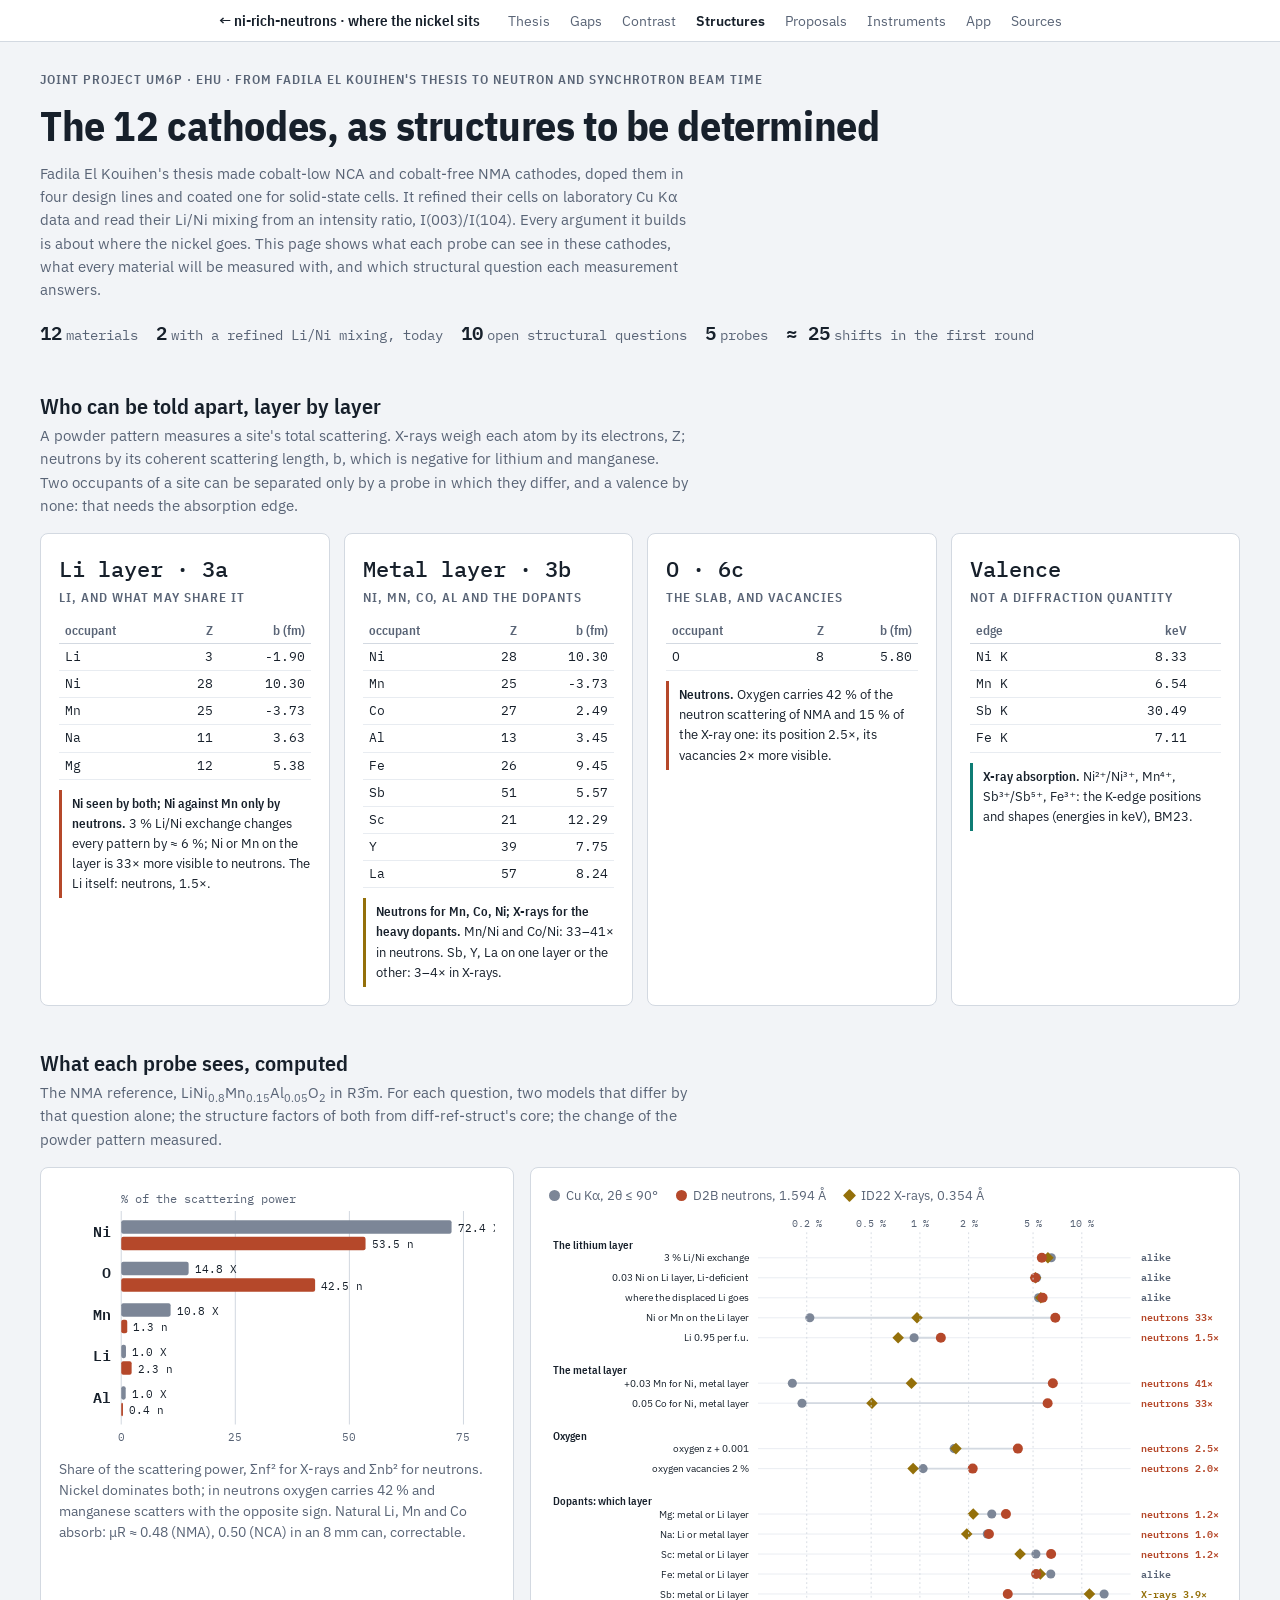
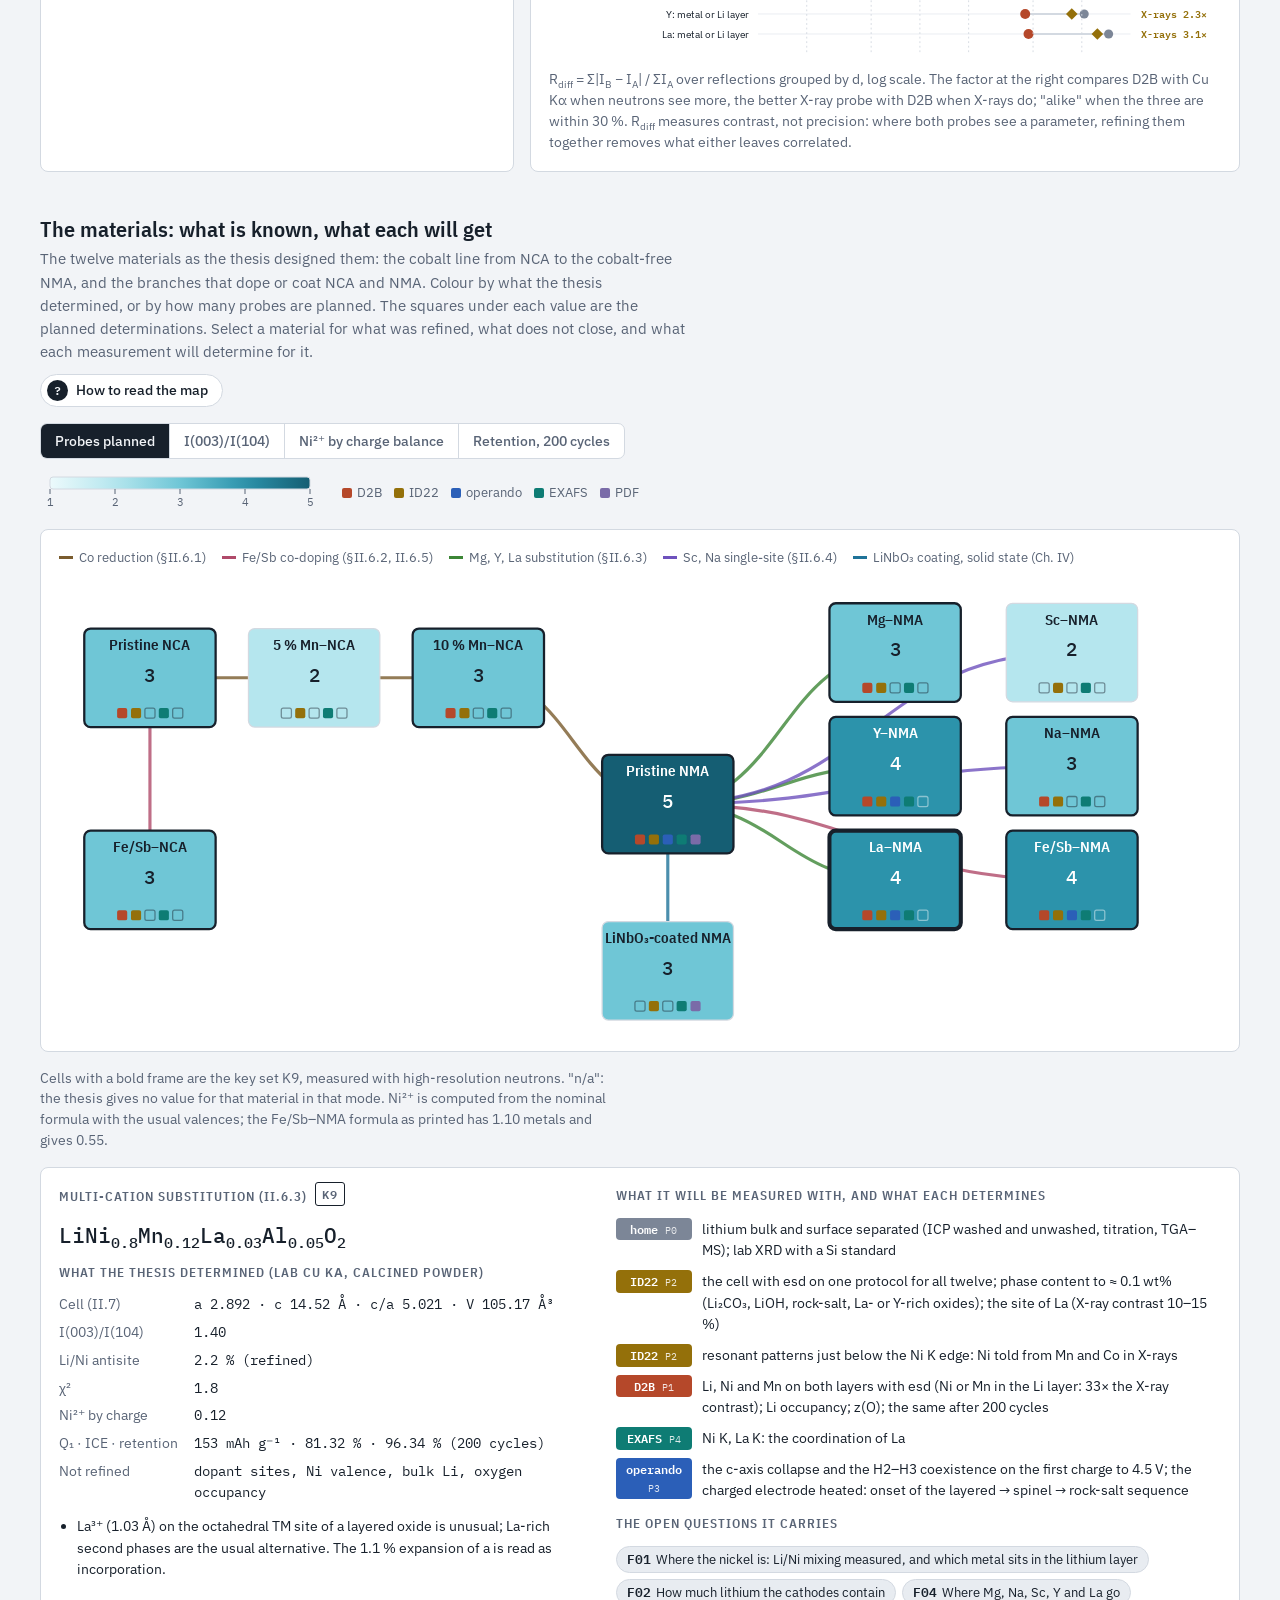
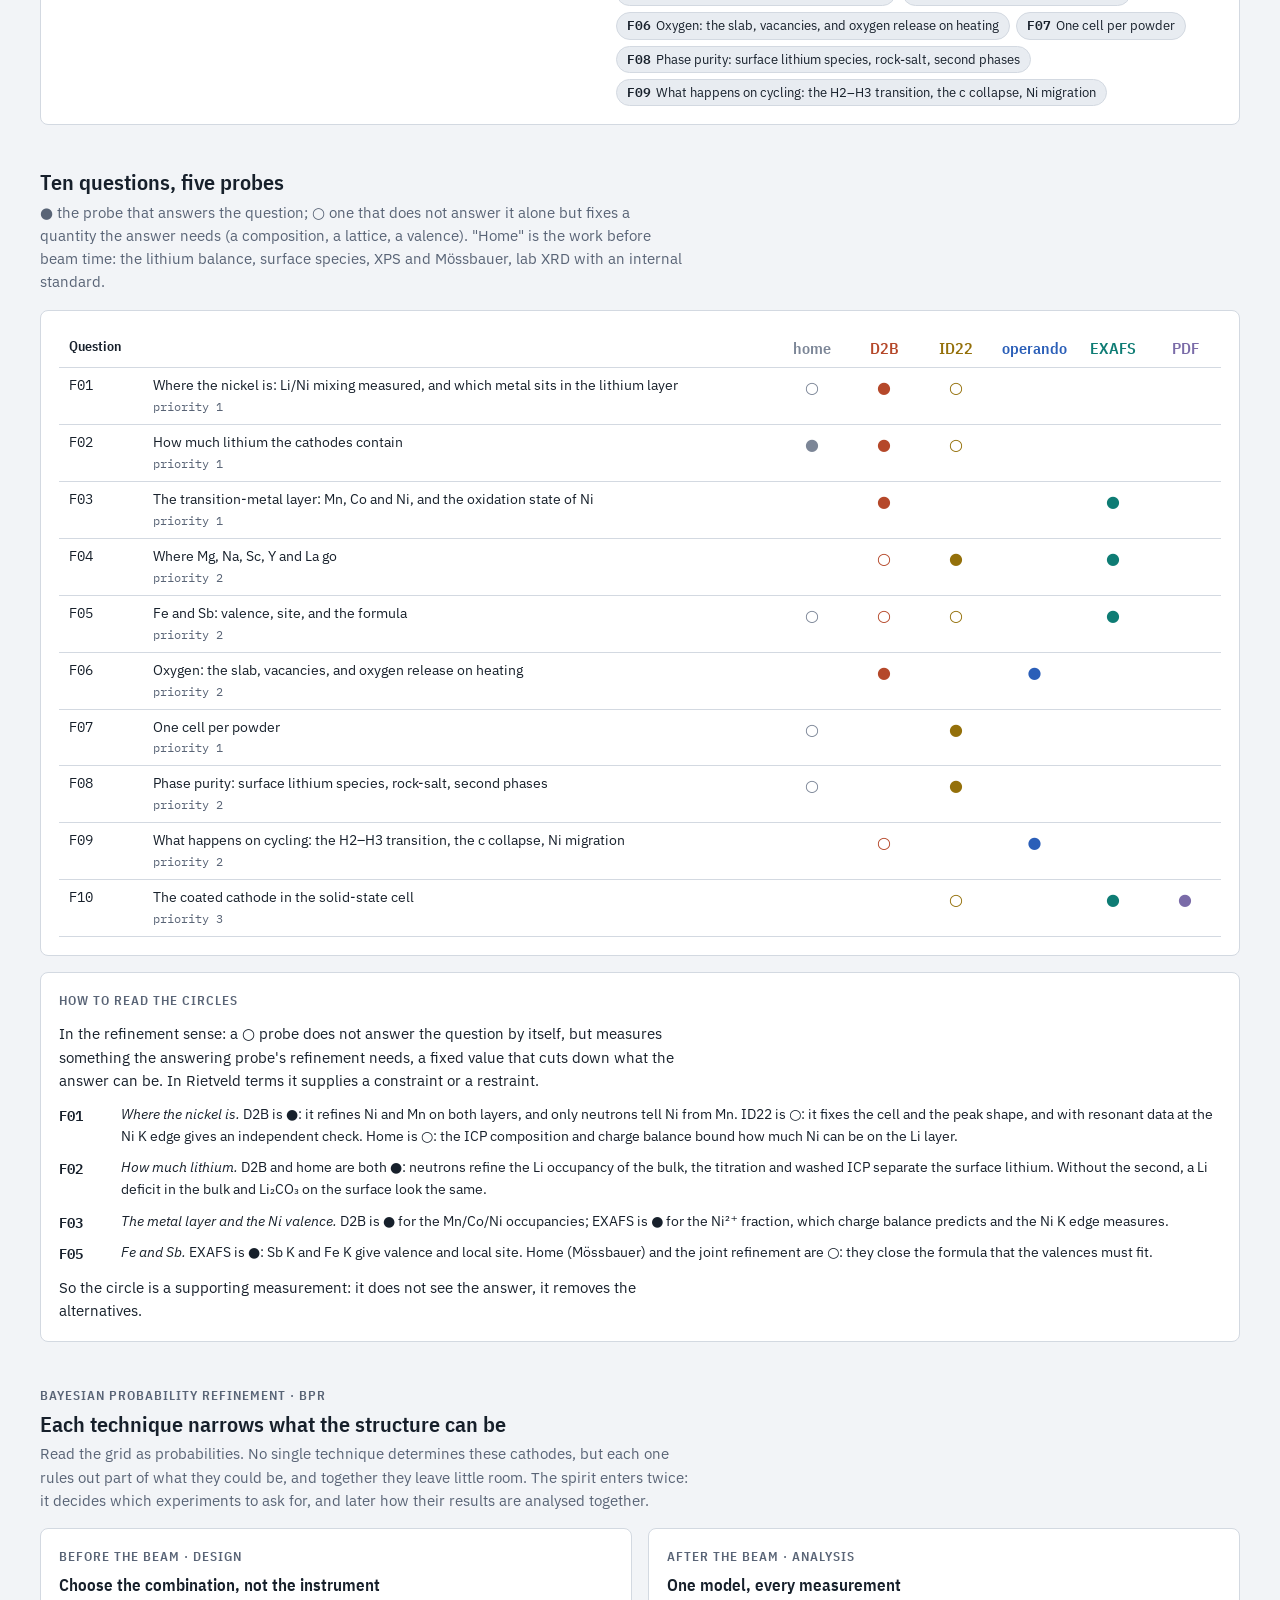
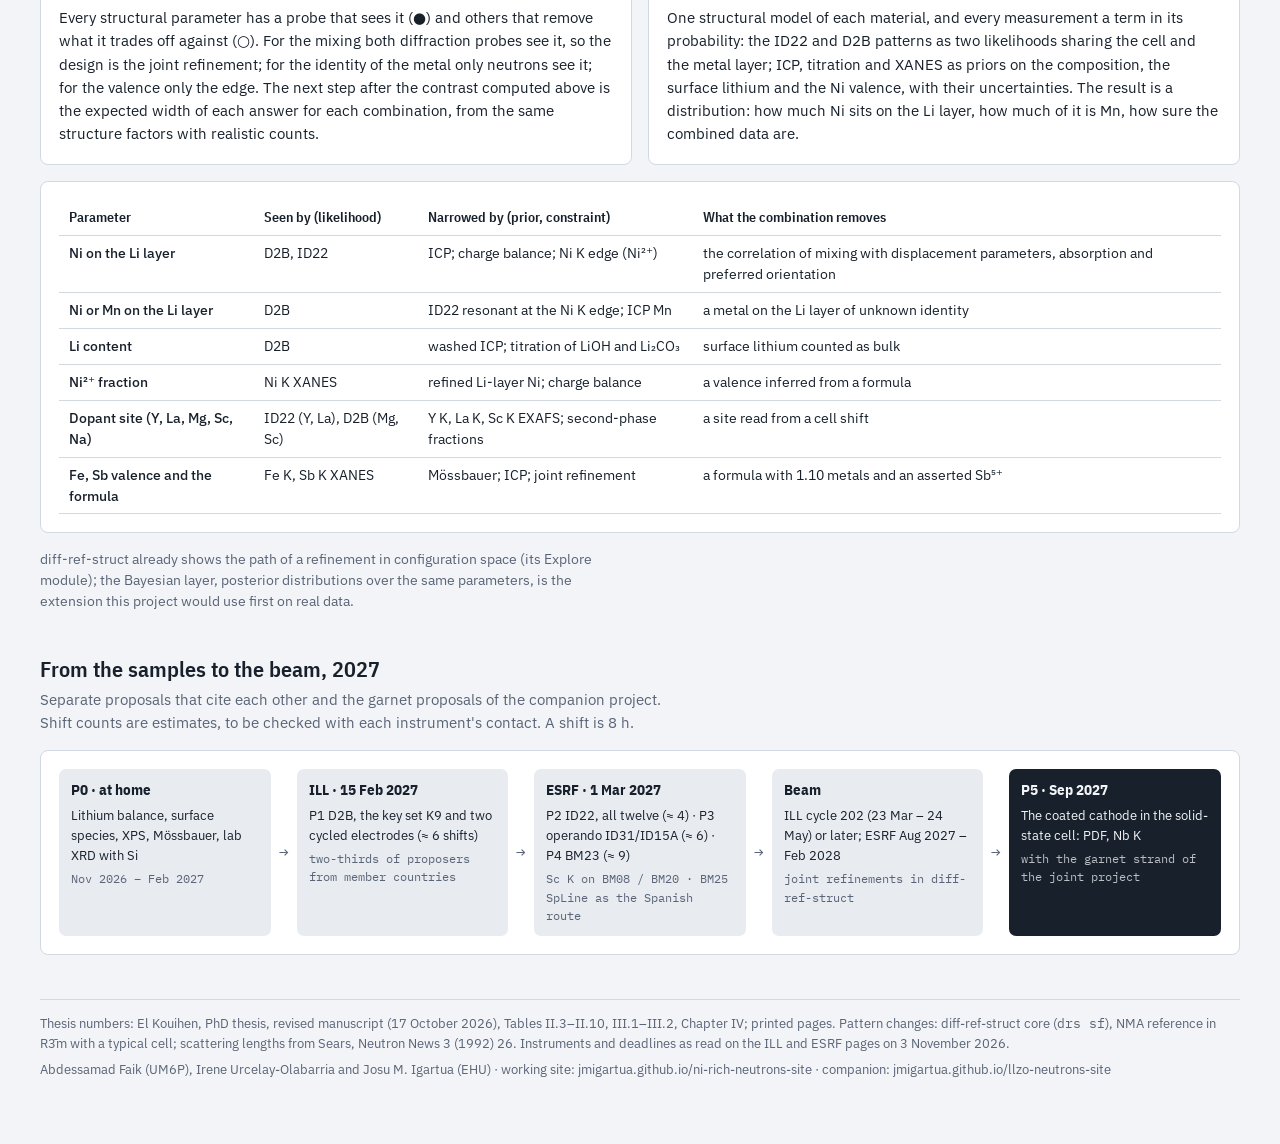
==== commit a14f55eb: "A reading guide for the map of materials Co-Authored-By: Claude Opus 5.5 <noreply@anthropic.com>" ====
--- a/structures/index.html
+++ b/structures/index.html
@@ -137,6 +137,43 @@
 .bpr{display:grid;grid-template-columns:repeat(auto-fit,minmax(min(100%,380px),1fr));gap:16px}
 .bcol{display:flex;flex-direction:column;gap:10px}
 .bt td:first-child{color:var(--ink);font-weight:500;white-space:normal}
+/* reading guide of the matrix */
+.howto{align-self:flex-start;display:inline-flex;align-items:center;gap:8px;margin-top:4px;font:500 13.5px var(--sans);color:var(--ink);background:var(--surface);border:1px solid var(--rule);border-radius:999px;padding:5px 14px 5px 6px;cursor:pointer}
+.howto .qm{width:21px;height:21px;border-radius:50%;background:var(--ink);color:var(--bg);display:inline-grid;place-items:center;font:600 12px var(--mono)}
+.howto:hover{border-color:var(--muted)}
+.howto:focus-visible,.g-x:focus-visible,.g-close:focus-visible{outline:2px solid var(--ba);outline-offset:2px}
+dialog.guide{width:min(940px,calc(100vw - 32px));max-height:calc(100dvh - 40px);overflow:auto;padding:0;border:1px solid var(--rule);border-radius:10px;background:var(--surface);color:var(--ink);box-shadow:0 20px 60px rgba(0,0,0,.28)}
+dialog.guide::backdrop{background:rgba(15,19,26,.55)}
+.g-in{padding:22px 24px 24px;display:flex;flex-direction:column;gap:24px}
+.g-head{display:flex;justify-content:space-between;align-items:flex-start;gap:16px}
+.g-head > div{display:flex;flex-direction:column;gap:6px}
+.g-x{flex:none;width:34px;height:34px;border-radius:50%;border:1px solid var(--rule);background:none;color:var(--ink);font:400 20px/1 var(--sans);cursor:pointer}
+.g-x:hover{border-color:var(--muted)}
+.g-grid{display:grid;grid-template-columns:repeat(auto-fit,minmax(min(100%,380px),1fr));gap:24px 32px}
+.g-block{display:flex;flex-direction:column;gap:9px;min-width:0}
+.g-block p{font-size:14px}
+.g-block + .g-block,.g-grid + .g-block,.g-block + .g-grid,.g-grid + .g-grid{border-top:1px solid var(--soft);padding-top:20px}
+.g-grid > .g-block{border-top:0;padding-top:0}
+.anat{display:grid;grid-template-columns:220px minmax(0,1fr);gap:14px 24px;align-items:center}
+@media (max-width:600px){.anat{grid-template-columns:1fr}.anat svg{width:220px}}
+.anat figcaption{text-align:center;font-family:var(--mono);font-size:12px}
+.marks,.gp,.gm{list-style:none;margin:0;padding:0;display:flex;flex-direction:column;gap:10px;font-size:14px}
+.marks li{display:grid;grid-template-columns:24px minmax(0,1fr);gap:10px;align-items:baseline}
+.marks b,.gm b{font-family:var(--cond);font-weight:600;font-size:15px}
+.mk{width:22px;height:22px;border-radius:50%;border:1.5px solid var(--ink);display:inline-grid;place-items:center;font:600 12px var(--mono)}
+.sqs{display:flex;flex-wrap:wrap;gap:3px 10px;margin-top:6px;font-family:var(--mono);font-size:12.5px}
+.sqs span{display:inline-flex;align-items:center;gap:5px}
+.sqs i{width:10px;height:10px;border-radius:2px;display:inline-block}
+.gp li{display:grid;grid-template-columns:76px minmax(0,1fr) minmax(0,1.1fr);gap:6px 14px;align-items:baseline;padding-bottom:9px;border-bottom:1px solid var(--soft)}
+.gp li:last-child{border-bottom:0;padding-bottom:0}
+@media (max-width:680px){.gp li{grid-template-columns:76px minmax(0,1fr)}.gp .who{grid-column:2}}
+.gp .n{font-family:var(--mono);font-weight:600}
+.gp .who{color:var(--muted);font-size:13px;display:flex;flex-direction:column;gap:2px}
+.gm li{border-left:3px solid var(--rule);padding:2px 0 2px 10px}
+.gm li.now{border-left-color:var(--ink)}
+.gm .tag{font-family:var(--mono);font-size:11.5px;border:1px solid var(--ink);border-radius:3px;padding:0 5px;margin-left:8px;vertical-align:1px}
+.g-foot{display:flex;justify-content:flex-end}
+.g-close{font:500 13.5px var(--sans);color:var(--bg);background:var(--ink);border:0;border-radius:7px;padding:8px 18px;cursor:pointer}
 footer{font-size:13px;color:var(--muted);display:flex;flex-direction:column;gap:6px;border-top:1px solid var(--rule);padding-top:14px}
 @media (prefers-reduced-motion:no-preference){.cell rect.box{transition:stroke-width .12s}}
 
@@ -202,6 +239,7 @@
   <div class="sec-head">
     <h2 id="h-matrix">The materials: what is known, what each will get</h2>
     <p class="lede">The twelve materials as the thesis designed them: the cobalt line from NCA to the cobalt-free NMA, and the branches that dope or coat NCA and NMA. Colour by what the thesis determined, or by how many probes are planned. The squares under each value are the planned determinations. Select a material for what was refined, what does not close, and what each measurement will determine for it.</p>
+    <button type="button" class="howto" id="howto-open" aria-haspopup="dialog" aria-controls="guide"><span class="qm" aria-hidden="true">?</span>How to read the map</button>
   </div>
   <div class="toolbar">
     <div class="seg" role="group" aria-label="Colour the cells by">
@@ -221,6 +259,20 @@
   </figure>
   <p class="note">Cells with a bold frame are the key set K9, measured with high-resolution neutrons. "n/a": the thesis gives no value for that material in that mode. Ni²⁺ is computed from the nominal formula with the usual valences; the Fe/Sb–NMA formula as printed has 1.10 metals and gives 0.55.</p>
   <div class="panel detail" id="detail" aria-live="polite"></div>
+  <dialog class="guide" id="guide" aria-labelledby="g-title">
+    <div class="g-in">
+      <div class="g-head">
+        <div>
+          <span class="eyebrow">Reading guide · the materials</span>
+          <h2 id="g-title">How to read the map</h2>
+          <p class="lede">Each box is one material, and it says four things at once: its name, which probes are planned for it (the five squares), how many that is (the number, repeated by the shade), and whether it is one of the key set (the frame).</p>
+        </div>
+        <button type="button" class="g-x" id="g-x" aria-label="Close the reading guide">×</button>
+      </div>
+      <div id="g-body"></div>
+      <div class="g-foot"><button type="button" class="g-close" id="g-close">Back to the map</button></div>
+    </div>
+  </dialog>
 </section>
 
 <section aria-labelledby="h-q">
@@ -453,6 +505,89 @@
 }
 document.querySelectorAll('.seg button').forEach(b=>b.addEventListener('click',()=>{mode=b.dataset.mode;try{localStorage.setItem('kcs-mode',mode);}catch(e){}renderMatrix();}));
 
+/* reading guide of the map: filled from DATA when opened, so its counts follow the plan */
+const SAMPLE='La-NMA';
+const GPROBE=[['ID22','P2','the cell with esd, every material on one protocol; phase content to ≈ 0.1 wt% (Li₂CO₃, LiOH, rock-salt); the site of Y and La'],
+ ['EXAFS','P4','the K edges of Ni and of each dopant: the Ni valence against charge balance, the Sb and Fe valences, the coordination of Y, La and Sc, Nb in the coating'],
+ ['D2B','P1','Li, Ni and Mn on both layers with esd (Ni or Mn on the Li layer, 33× the X-ray contrast); the Li occupancy; z(O)'],
+ ['operando','P3','the c-axis collapse and the H2–H3 coexistence on the first charge to 4.5 V; the charged electrode heated'],
+ ['PDF','P5','X-ray total scattering of the coating and the solid-state interface']];
+const GMODE={plan:['Probes planned','the number counts the filled squares.'],
+ i003:['I(003)/I(104)','the intensity ratio of two reflections, the thesis\'s proxy for Li/Ni mixing: the higher, the less Ni on the Li layer, as it is usually read. A ratio, not a refinement.'],
+ ni2:['Ni²⁺ by charge balance','how much of the nickel must be Ni²⁺ for the nominal formula to balance with the usual valences (Mn⁴⁺, Mg²⁺, …). Ni²⁺ is the ion that can move into the Li layer. Fe/Sb–NMA reads 0.55* and stays uncoloured: its printed formula has 1.10 metals.'],
+ ret:['Retention, 200 cycles','the capacity kept after 200 cycles in the thesis\'s cell tests.']};
+const SHORT={'NCA':'NCA','Mn5-NCA':'5 % Mn','Mn10-NCA':'10 % Mn','NMA':'NMA','FeSb-NCA':'Fe/Sb','Mg-NMA':'Mg','Y-NMA':'Y','La-NMA':'La','Sc-NMA':'Sc','Na-NMA':'Na','FeSb-NMA':'Fe/Sb','NMA@LNO':'LiNbO₃'};
+const nameList=L=>L.map(d=>d.name).join(' · ');
+const prose=L=>{const n=L.map(d=>d.name);return n.length<2?n.join(''):n.slice(0,-1).join(', ')+' and '+n[n.length-1];};
+function sampleCell(d){
+  const m=MODES.plan,n=probesOf(d).size,fill=ramp(norm(m,n)),tc=textOn(fill),ps=probesOf(d);
+  const k=1.5,w=W*k,h=H*k,x0=10,y0=10,sq=12,gap=4.5,tot=PROBES.length*sq+(PROBES.length-1)*gap;let px=x0+(w-tot)/2;
+  let sqs='';PROBES.forEach(([p,c])=>{const has=ps.has(p);sqs+=`<rect x="${px}" y="${y0+h-22.5}" width="${sq}" height="${sq}" rx="2.2" fill="${has?c:'none'}" stroke="${has?'none':tc}" stroke-opacity=".45" stroke-width="1.5"/>`;px+=sq+gap;});
+  const mark=(k,cy,tx,ty)=>`<line x1="185" y1="${cy}" x2="${tx}" y2="${ty}" stroke="var(--ink)" stroke-width="1.2"/><circle cx="${tx}" cy="${ty}" r="2.5" fill="var(--ink)"/><circle cx="196" cy="${cy}" r="11" fill="var(--surface)" stroke="var(--ink)" stroke-width="1.5"/><text x="196" y="${cy+4}" text-anchor="middle" font-size="12" font-weight="600">${k}</text>`;
+  return `<svg viewBox="0 0 216 140" role="img" aria-label="One box of the map, enlarged: ${label(d)}.">
+  <rect x="${x0}" y="${y0}" width="${w}" height="${h}" rx="8" fill="${fill}" stroke="var(--ink)" stroke-width="3.2"/>
+  <text x="${x0+w/2}" y="${y0+25}" text-anchor="middle" font-size="18" font-weight="600" class="cond" style="fill:${tc}">${d.name}</text>
+  <text x="${x0+w/2}" y="${y0+64}" text-anchor="middle" font-size="22" font-weight="500" style="fill:${tc}">${n}</text>${sqs}
+  ${mark(1,16,x0+w,y0+8)}${mark(2,42,x0+w/2+34,y0+19)}${mark(3,68,x0+w/2+16,y0+57)}${mark(4,94,x0+w-12,y0+84)}${mark(5,120,x0+w/2+41,y0+h-16.5)}</svg>`;
+}
+function miniMap(){
+  const c=id=>[POS[id][0]+W/2,POS[id][1]+H/2];
+  let out=LINKS.map(([a,b,col])=>{const [x1,y1]=c(a),[x2,y2]=c(b);
+    const path=(Math.abs(y1-y2)<1||Math.abs(x1-x2)<1)?`M${x1},${y1} L${x2},${y2}`:`M${x1},${y1} C${(x1+x2)/2},${y1} ${(x1+x2)/2},${y2} ${x2},${y2}`;
+    return `<path d="${path}" fill="none" stroke="var(${col})" stroke-width="6" opacity=".85"/>`;}).join('');
+  out+=DATA.map(d=>{const [x,y]=POS[d.id];return `<rect x="${x}" y="${y}" width="${W}" height="${H}" rx="8" fill="var(--soft)" stroke="${d.id==='NMA'?'var(--ink)':'var(--rule)'}" stroke-width="${d.id==='NMA'?4:2}"/><text x="${x+W/2}" y="${y+H/2+9}" text-anchor="middle" font-size="26" font-weight="600" class="cond">${SHORT[d.id]||d.name}</text>`;}).join('');
+  return `<svg viewBox="0 0 874 360" role="img" aria-label="The map in miniature: the cobalt line from NCA to NMA, and the branches from NCA and from NMA.">${out}</svg>`;
+}
+function guide(){
+  const d=byId[SAMPLE],ps=probesOf(d);
+  const has=p=>DATA.filter(e=>probesOf(e).has(p));
+  const extra={D2B:['the same after 200 cycles',DATA.filter(e=>e.plan.some(p=>p[0]==='D2B'&&/200 cycles/.test(p[2])))],
+               ID22:['resonant patterns below the Ni K edge',DATA.filter(e=>e.plan.some(p=>p[0]==='ID22'&&/resonant/.test(p[2])))]};
+  const k9=DATA.filter(e=>e.k9),sizes=DATA.map(e=>probesOf(e).size),lo=Math.min(...sizes),hi=Math.max(...sizes);
+  const base=PROBES.map(([p])=>p).filter(p=>has(p).length===DATA.length);
+  const top=DATA.filter(e=>probesOf(e).size===hi),next=DATA.filter(e=>probesOf(e).size===hi-1);
+  const retOf=e=>e.ec&&e.ec.ret!=null?e.ec.ret.toFixed(1)+' %':null;
+  const best=DATA.filter(retOf).sort((a,b)=>b.ec.ret-a.ec.ret).slice(0,next.length);
+  const sqLine=PROBES.map(([p,c])=>`<span><i style="${ps.has(p)?`background:${c}`:'border:1.5px solid var(--muted)'}"></i>${p}</span>`).join('');
+  const on=PROBES.filter(([p])=>ps.has(p)).map(([p])=>p),off=PROBES.filter(([p])=>!ps.has(p)).map(([p])=>p);
+  document.getElementById('g-body').innerHTML=`
+  <div class="g-block"><span class="eyebrow">One box, five signs</span>
+   <div class="anat"><figure>${sampleCell(d)}<figcaption>${d.name}, ${d.group.replace(/\s*\(.*\)/,'')}</figcaption></figure>
+   <ol class="marks">
+    <li><span class="mk">1</span><span><b>The frame.</b> Bold: one of the key set K9, the ${k9.length} materials measured with high-resolution neutrons (D2B), with the lithium balance done at home first. A thin frame: not in the key set.</span></li>
+    <li><span class="mk">2</span><span><b>The name.</b> The material as the thesis made it; its place on the map says which design line it belongs to.</span></li>
+    <li><span class="mk">3</span><span><b>The number.</b> How many of the five probes are planned for this material: ${ps.size} here. The other buttons above the map put a thesis value in its place.</span></li>
+    <li><span class="mk">4</span><span><b>The shade.</b> The same number as a colour, pale for few probes and dark for ${hi}, so the busy materials stand out from afar. It says nothing the number does not.</span></li>
+    <li><span class="mk">5</span><span><b>The five squares.</b> One per probe, always in this order; filled is planned, empty is not. Here ${on.join(', ')}${off.length?'; no '+off.join(', '):''}.<span class="sqs">${sqLine}</span></span></li>
+   </ol></div></div>
+  <div class="g-grid">
+   <div class="g-block"><span class="eyebrow">Where each material sits</span>${miniMap()}
+    <p>The map follows the thesis's design, one colour per design line. The cobalt line runs from NCA at the top left through 5 % and 10 % Mn–NCA to the cobalt-free NMA. NMA, framed above, is the reference of everything to its right and below it: the Mg, Y and La substitutions, the Sc and Na single-site dopings, Fe/Sb co-doping, and the LiNbO₃-coated NMA for solid-state cells. Fe/Sb–NCA branches from NCA. ${DATA.length} materials in all.</p></div>
+   <div class="g-block"><span class="eyebrow">The formulas behind the names</span>
+    <p>All ${DATA.length} keep 0.8 Ni and 0.05 Al per formula unit. NCA is ${formula(byId['NCA'].nominal)}; replacing its cobalt by manganese, step by step, leads to NMA, ${formula(byId['NMA'].nominal)}.</p>
+    <p>Mg, Y, La and Sc take 0.03 of NMA's Mn; Na takes 0.03 of its Li. Fe and Sb, 0.05 each, replace 0.10 of NCA's Co, and are added on top of NMA's Mn (the printed Fe/Sb–NMA formula has 1.10 metals). The coated NMA is NMA with about 1 wt% LiNbO₃ on its surface.</p></div>
+  </div>
+  <div class="g-block"><span class="eyebrow">What lifts a box above ${base.length}</span>
+   <p>Every material gets the same ${base.length} measurements, ${base.join(' and ')}; a box that says ${base.length} has nothing more. Anything above was chosen for a question it carries: the key set adds D2B, and a few add operando or PDF.</p>
+   <ul class="gp">${GPROBE.map(([p,pr,w])=>{const L=has(p),all=L.length===DATA.length;const ex=extra[p]&&extra[p][1].length?`<span>${extra[p][0]} for ${extra[p][1].length}: ${nameList(extra[p][1])}</span>`:'';
+     return `<li><span class="ptag" style="background:${PTAG[p][1]}">${p} <small>${pr}</small></span><span>${w}</span><span class="who"><span class="n">${all?'all '+L.length:L.length+' of '+DATA.length}${p==='D2B'?' · the key set':''}</span>${all?'':`<span>${nameList(L)}</span>`}${ex}</span></li>`;}).join('')}</ul></div>
+  <div class="g-grid">
+   <div class="g-block"><span class="eyebrow">The four buttons</span>
+    <ul class="gm">${Object.keys(GMODE).map(k=>`<li class="${k===mode?'now':''}"><b>${GMODE[k][0]}</b>${k===mode?'<span class="tag">now</span>':''}<br>${k==='plan'?`the number counts the filled squares, ${lo} to ${hi}.`:GMODE[k][1]}</li>`).join('')}</ul>
+    <p class="note">In every mode the squares still show the plan and the bold frame still marks K9. "n/a": the thesis gives no value for that material in that mode.</p></div>
+   <div class="g-block"><span class="eyebrow">Where to look first</span>
+    <p>The darkest box is ${prose(top)}, with all ${hi} probes: the hub of the map and the reference of three design lines. Next come ${prose(next)}, with ${hi-1}: they add the operando charge${best.length===next.length&&next.every(e=>best.includes(e))?`, and they are the materials with the best retention in the thesis (${next.map(e=>e.name+' '+retOf(e)).join(', ')})`:''}.</p>
+    <p>Then select any box: the panel under the map lists, for that material, what the thesis refined and what each planned measurement will determine.</p></div>
+  </div>`;
+}
+const GD=document.getElementById('guide');
+document.getElementById('howto-open').addEventListener('click',()=>{guide();if(GD.showModal)GD.showModal();else GD.setAttribute('open','');GD.scrollTop=0;});
+const closeGuide=()=>{if(GD.close)GD.close();else GD.removeAttribute('open');};
+document.getElementById('g-x').addEventListener('click',closeGuide);
+document.getElementById('g-close').addEventListener('click',closeGuide);
+GD.addEventListener('click',e=>{if(e.target===GD)closeGuide();});
+GD.addEventListener('close',()=>document.getElementById('howto-open').focus({preventScroll:true}));
+
 const QP={F01:{home:1,D2B:2,ID22:1},F02:{home:2,D2B:2,ID22:1},F03:{D2B:2,EXAFS:2},F04:{D2B:1,ID22:2,EXAFS:2},F05:{home:1,D2B:1,ID22:1,EXAFS:2},F06:{D2B:2,operando:2},F07:{home:1,ID22:2},F08:{home:1,ID22:2},F09:{D2B:1,operando:2},F10:{ID22:1,EXAFS:2,PDF:2}};
 const COLS=['home','D2B','ID22','operando','EXAFS','PDF'];
 function drawGrid(){
